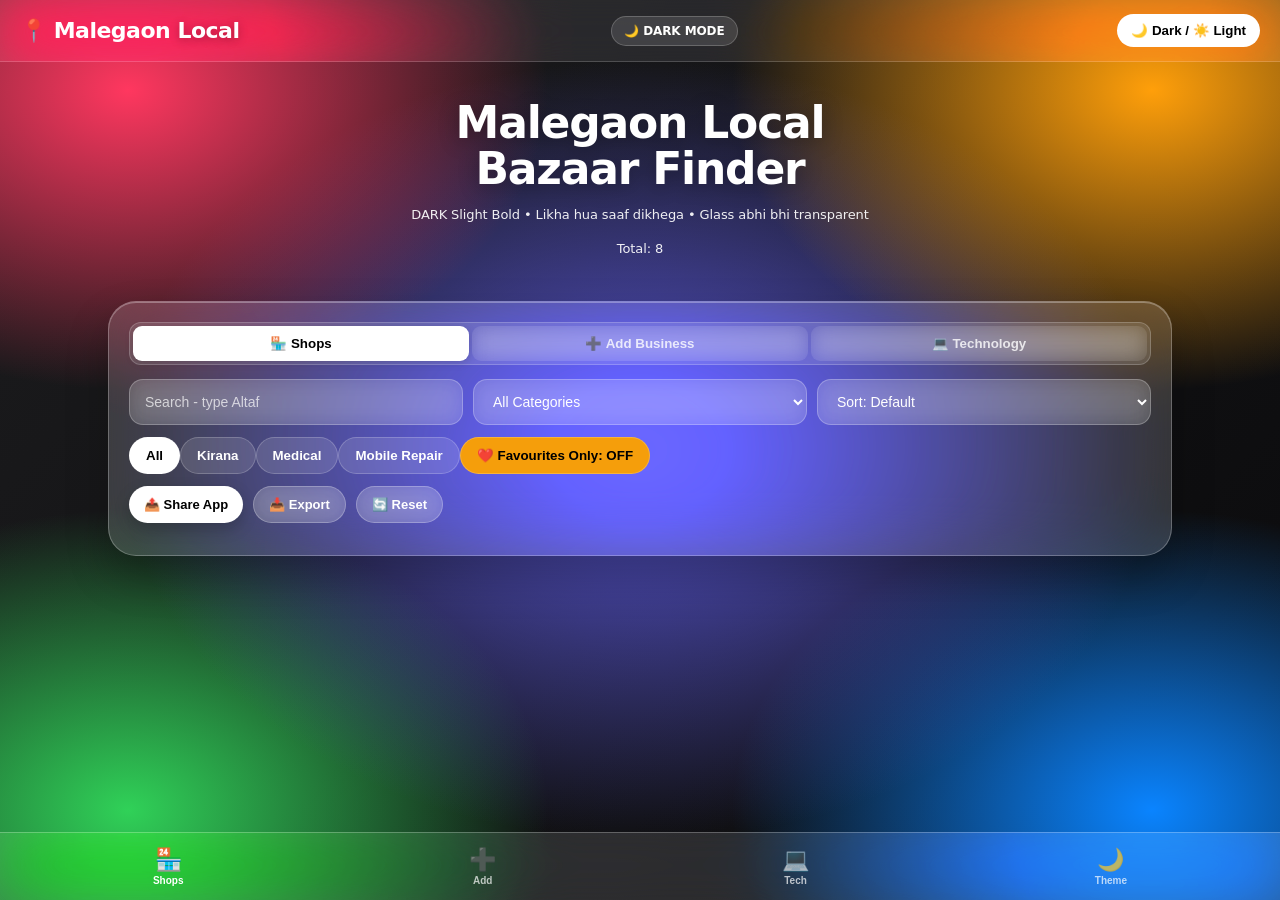
==== index.html @ deb0f6e9 "Update index.html" ====
<!DOCTYPE html>
<html lang="en">
<head><style>
@font-face {
  font-family: "Optimistic";
  font-style: normal;
  font-weight: 400 600;
  font-display: swap;
  src: url("/fonts/OptimisticAI_VF_Optimized.woff2") format("woff2");
}
@font-face {
  font-family: "Optimistic Mono";
  font-style: normal;
  font-weight: 400;
  font-display: swap;
  src: url("/fonts/OptimisticMono_W_TextRegular.woff2") format("woff2");
}
:where(html) {
  font-family: "Optimistic", system-ui, sans-serif;
}
:where(code, pre, kbd, samp) {
  font-family: "Optimistic Mono", ui-monospace, monospace;
}
</style>
<meta charset="utf-8"><meta name="viewport" content="width=device-width,initial-scale=1">
<title>Malegaon Local - iOS Theme</title>
<style>
*{box-sizing:border-box;-webkit-tap-highlight-color:transparent}
body{margin:0;font-family:-apple-system,BlinkMacSystemFont,'SF Pro Display',Inter,system-ui;color:#fff;overflow-x:hidden;font-weight:500;letter-spacing:-.1px}
/* ===== VIVID WALLPAPER - Jisse Glass Transparent Dikhe ===== */
body::before{content:'';position:fixed;inset:0;z-index:0;background:
  radial-gradient(700px 500px at 10% 10%, #FF375F 0%, transparent 60%),
  radial-gradient(700px 500px at 90% 10%, #FF9F0A 0%, transparent 60%),
  radial-gradient(800px 600px at 50% 50%, #5856D6 0%, transparent 65%),
  radial-gradient(700px 500px at 10% 90%, #30D158 0%, transparent 60%),
  radial-gradient(700px 500px at 90% 90%, #0A84FF 0%, transparent 60%),
  linear-gradient(135deg,#1C1C1E,#0A0A0C);
  pointer-events:none}
body.light::before{background:
  radial-gradient(700px 500px at 10% 10%, #FF9F0A 0%, transparent 60%),
  radial-gradient(700px 500px at 90% 10%, #FF375F 0%, transparent 60%),
  radial-gradient(800px 600px at 50% 50%, #64D2FF 0%, transparent 65%),
  radial-gradient(700px 500px at 10% 90%, #30D158 0%, transparent 60%),
  radial-gradient(700px 500px at 90% 90%, #BF5AF2 0%, transparent 60%),
  linear-gradient(135deg,#FFE8CC,#FFF2F2);
}
body.light{color:#1C1C1E}
/* ===== REAL GLASS - EKDUM TRANSPARENT ===== */
.nav{position:sticky;top:0;z-index:20;display:flex;justify-content:space-between;align-items:center;padding:14px 20px;background:rgba(255,255,255,.08);backdrop-filter:blur(25px) saturate(200%);-webkit-backdrop-filter:blur(25px) saturate(200%);border-bottom:1px solid rgba(255,255,255,.18)}
body.light .nav{background:rgba(255,255,255,.25);border-bottom:1px solid rgba(255,255,255,.5)}
.logo{font-weight:800;letter-spacing:-.3px;font-size:22px;letter-spacing:-.5px}.logo span{color:#fff;text-shadow:0 2px 10px rgba(0,0,0,.3)}
body.light .logo span{color:#007AFF;text-shadow:none}
.hero{position:relative;z-index:1;max-width:1100px;margin:0 auto;padding:28px 18px 0;text-align:center}
.hero h1{font-size:44px;line-height:1.05;margin:10px 0;letter-spacing:-1.2px;font-weight:800;text-shadow:0 4px 20px rgba(0,0,0,.3)}.hero h1 span{color:#fff}
body.light .hero h1{color:#1C1C1E;text-shadow:none} body.light .hero h1 span{color:#007AFF}
.wrap{position:relative;z-index:1;max-width:1100px;margin:0 auto;padding:14px 18px 90px}
/* Glass Card - 12% white only - peeche ka color saaf dikhega */
.card{background:rgba(20,20,24,.45);background:rgba(255,255,255,.16);backdrop-filter:blur(30px) saturate(180%);-webkit-backdrop-filter:blur(30px) saturate(180%);border:1px solid rgba(255,255,255,.25);border-radius:28px;padding:20px;margin:14px 0;box-shadow:0 20px 40px rgba(0,0,0,.25), inset 0 1px 0 rgba(255,255,255,.3)}
body.light .card{background:rgba(255,255,255,.35);border:1px solid rgba(255,255,255,.6);box-shadow:0 20px 40px rgba(0,0,0,.08), inset 0 1px 0 rgba(255,255,255,.6)}
.tabs{display:flex;gap:8px;flex-wrap:wrap}
.tab{border:1px solid rgba(255,255,255,.25);background:rgba(255,255,255,.14);padding:11px 18px;border-radius:999px;cursor:pointer;font-weight:700;color:#fff;backdrop-filter:blur(10px)}
body.light .tab{background:rgba(255,255,255,.4);color:#1C1C1E;border-color:rgba(255,255,255,.6)}
.tab.active{background:#fff;color:#000;border-color:#fff;box-shadow:0 8px 20px rgba(0,0,0,.2)}
.grid{display:grid;grid-template-columns:1fr 1fr;gap:12px}
.shop{background:rgba(255,255,255,.14);backdrop-filter:blur(20px);border:1px solid rgba(255,255,255,.20);border-radius:22px;padding:16px;transition:.25s;box-shadow:inset 0 1px 0 rgba(255,255,255,.25)}
body.light .shop{background:rgba(255,255,255,.40);border:1px solid rgba(255,255,255,.6)}
.shop:hover{transform:translateY(-2px);background:rgba(255,255,255,.18)}
.shop b{font-size:15.5px;font-weight:700;color:#FFFFFF;letter-spacing:-.1px}.shop p{color:rgba(255,255,255,.92);font-size:13.5px;margin:6px 0;font-weight:500}
body.light .shop p{color:#6B7280}
.btn{padding:10px 15px;border-radius:999px;font-weight:700;font-size:13px;border:0;cursor:pointer;text-decoration:none;display:inline-block}
.btn.call{background:#fff;color:#000;box-shadow:0 6px 16px rgba(0,0,0,.2)}.btn.wa{background:#30D158;color:#fff}.btn.map{background:rgba(255,255,255,.15);color:#fff;border:1px solid rgba(255,255,255,.25);backdrop-filter:blur(10px)}
body.light .btn.map{background:rgba(255,255,255,.6);color:#1C1C1E;border-color:rgba(255,255,255,.8)}
.btn.fav{background:#FF9F0A;color:#fff}
.controls{display:flex;gap:10px;flex-wrap:wrap;margin:12px 0}
input,select{padding:13px 15px;border:1px solid rgba(255,255,255,.25);border-radius:14px;background:rgba(255,255,255,.12);color:#fff;font-size:14px;flex:1;min-width:150px;backdrop-filter:blur(10px)}
body.light input,body.light select{background:rgba(255,255,255,.5);color:#1C1C1E;border-color:rgba(255,255,255,.7)}
input::placeholder{color:rgba(255,255,255,.7)} body.light input::placeholder{color:#9CA3AF}
.chip{padding:10px 16px;border-radius:999px;background:rgba(255,255,255,.12);border:1px solid rgba(255,255,255,.2);cursor:pointer;font-weight:700;color:#fff}.chip.on{background:#fff;color:#000}
body.light .chip{background:rgba(255,255,255,.4);color:#1C1C1E} body.light .chip.on{background:#1C1C1E;color:#fff}
.small{color:rgba(255,255,255,.92);font-weight:500;font-size:13px;line-height:1.6} body.light .small{color:#6B7280}
.toast{position:fixed;bottom:90px;left:50%;transform:translateX(-50%);background:rgba(0,0,0,.7);backdrop-filter:blur(20px);color:#fff;padding:13px 22px;border-radius:999px;font-weight:700;display:none;z-index:99;border:1px solid rgba(255,255,255,.2)}
.theme-pill{display:inline-block;padding:7px 12px;border-radius:999px;font-size:12px;font-weight:700;background:rgba(255,255,255,.12);border:1px solid rgba(255,255,255,.2);color:#fff}
body.light .theme-pill{background:rgba(255,255,255,.5);color:#1C1C1E}
/* iOS Bottom Tab Bar - Glass */
.ios-tabbar{position:fixed;bottom:0;left:0;right:0;z-index:30;display:flex;justify-content:space-around;padding:10px 10px calc(10px + env(safe-area-inset-bottom));background:rgba(255,255,255,.12);backdrop-filter:blur(30px) saturate(200%);-webkit-backdrop-filter:blur(30px) saturate(200%);border-top:1px solid rgba(255,255,255,.25)}
body.light .ios-tabbar{background:rgba(255,255,255,.4);border-top:1px solid rgba(255,255,255,.6)}
.ios-tab{display:flex;flex-direction:column;align-items:center;gap:2px;background:0;border:0;cursor:pointer;color:rgba(255,255,255,.7);font-size:10px;font-weight:600;padding:4px 12px;border-radius:12px}
body.light .ios-tab{color:#8A8A8E}
.ios-tab.active{color:#fff} body.light .ios-tab.active{color:#007AFF}
.ios-tab span:first-child{font-size:22px}
.ios-segment{display:flex;background:rgba(255,255,255,.12);border:1px solid rgba(255,255,255,.2);border-radius:12px;padding:3px;gap:3px;margin:12px 0}
body.light .ios-segment{background:rgba(255,255,255,.4)}
.ios-segment button{flex:1;border:0;background:transparent;padding:10px;border-radius:9px;font-weight:700;color:rgba(255,255,255,.8);cursor:pointer}
body.light .ios-segment button{color:#6B7280}
.ios-segment button.active{background:#fff;color:#000;box-shadow:0 2px 8px rgba(0,0,0,.15)}
@media(max-width:700px){.grid{grid-template-columns:1fr}.hero h1{font-size:32px}}
body:not(.light) .hero p, body:not(.light) .small{font-weight:500}
body:not(.light) input, body:not(.light) select{font-weight:500}
body:not(.light) .btn{font-weight:700}
</style>
</head>
<body>
<div class="nav"><div class="logo">📍 Malegaon <span>Local</span></div><span id="themeLabel" class="theme-pill" style="margin-right:8px">🌙 DARK MODE</span><button id="themeBtn" type="button" style="padding:9px 14px;border-radius:999px;border:0;font-weight:800;cursor:pointer;background:#fff;color:#000">🌙 Dark / ☀️ Light</button></div>
<div class="hero"><h1>Malegaon Local<br><span>Bazaar Finder</span></h1><p class="small" id="themeStatus">DARK Slight Bold • Likha hua saaf dikhega • Glass abhi bhi transparent</p><p class="small" id="totalCount">Total: 8</p></div>
<div class="wrap">
<div class="card">
<div class="ios-segment" style="margin:0">
<button class="tab active" id="btnTabShops" type="button">🏪 Shops</button>
<button class="tab" id="btnTabAdd" type="button">➕ Add Business</button>
<button class="tab" id="btnTabTech" type="button">💻 Technology</button>
</div>

<div id="panelShops" style="margin-top:14px">
<div class="controls"><input id="searchInput" placeholder="Search - type Altaf"><select id="catSelect"><option value="All">All Categories</option><option value="Kirana">Kirana</option><option value="Medical">Medical</option><option value="Mobile Repair">Mobile Repair</option><option value="Electrician">Electrician</option><option value="Plumber">Plumber</option></select><select id="sortSelect"><option value="default">Sort: Default</option><option value="rating">Sort: Highest Rating</option><option value="name">Sort: A to Z</option></select></div>
<div><button class="chip on" data-cat="All" type="button">All</button><button class="chip" data-cat="Kirana" type="button">Kirana</button><button class="chip" data-cat="Medical" type="button">Medical</button><button class="chip" data-cat="Mobile Repair" type="button">Mobile Repair</button><button class="chip" id="favFilterBtn" type="button" style="background:#F59E0B;color:#000">❤️ Favourites Only: OFF</button></div>
<div class="controls"><button class="btn call" id="shareBtn" type="button">📤 Share App</button><button class="btn map" id="exportBtn" type="button">📥 Export</button><button class="btn map" id="resetBtn" type="button">🔄 Reset</button></div>
<div class="grid" id="shopList" style="margin-top:12px"></div>
</div>

<div id="panelAdd" style="display:none;margin-top:14px">
<h3 style="margin:0">Add Business</h3><p class="small">Naam bharo aur ADD BUSINESS dabao - shop Shops me aa jayega</p>
<div class="controls"><input id="bName" placeholder="Business Name *"><input id="bCat" placeholder="Category - Kirana"></div>
<div class="controls"><input id="bPhone" placeholder="Phone"><input id="bArea" placeholder="Area"></div>
<div class="controls"><button class="btn call" id="addBtn" type="button" style="padding:14px 28px;font-size:15px">➕ ADD BUSINESS - CLICK HERE</button><button class="btn map" id="clearBtn" type="button">Clear</button></div>
<p class="small" id="addStatus"></p>
<p class="small" id="debugText">Debug: Page loaded - JS running</p>
</div>

<div id="panelTech" style="display:none;margin-top:14px">
<h3 style="margin:0">Technology</h3><p class="small">HTML / CSS / JS • LocalStorage Save • Firebase Ready<br>Firebase: console.firebase.google.com pe project banao, apiKey paste karo - live ho jayega. Abhi LocalStorage se save ho raha hai.</p>
</div>
</div>
</div>
<div class="ios-tabbar">
<button class="ios-tab active" id="iosTabShops" type="button"><span>🏪</span>Shops</button>
<button class="ios-tab" id="iosTabAdd" type="button"><span>➕</span>Add</button>
<button class="ios-tab" id="iosTabTech" type="button"><span>💻</span>Tech</button>
<button class="ios-tab" id="iosTabTheme" type="button"><span>🌙</span>Theme</button>
</div>
<div class="toast" id="toast">Done</div>

<script>
// FINAL CLEAN JS - NO DUPLICATE FUNCTIONS
var shops = [
  {name:"Altaf Kirana Store",cat:"Kirana",area:"Mushaira Chowk",phone:"9876543210",rating:"4.5"},
  {name:"Al-Shifa Medical",cat:"Medical",area:"Kidwai Road",phone:"9876543211",rating:"4.7"},
  {name:"Mobile World Repair",cat:"Mobile Repair",area:"Qidwai Road",phone:"9876543212",rating:"4.6"},
  {name:"New Bharat Kirana",cat:"Kirana",area:"Islam Pura",phone:"9876543213",rating:"4.3"},
  {name:"City Medical",cat:"Medical",area:"Azad Chowk",phone:"9876543214",rating:"4.8"},
  {name:"Smart Mobile Care",cat:"Mobile Repair",area:"Satana Naka",phone:"9876543215",rating:"4.4"}
];
var curCat = "All";
var favOnly = false;
var favs = [];

function showToast(msg){
  var t = document.getElementById("toast");
  t.textContent = msg;
  t.style.display = "block";
  setTimeout(function(){ t.style.display = "none"; }, 2500);
}
function saveData(){
  try{ localStorage.setItem("ml_shops", JSON.stringify(shops)); localStorage.setItem("ml_favs", JSON.stringify(favs)); }catch(e){}
}
function loadData(){
  try{
    var s = localStorage.getItem("ml_shops");
    if(s){ var p = JSON.parse(s); if(p && p.length>0){ shops = p; } }
    var f = localStorage.getItem("ml_favs");
    if(f){ favs = JSON.parse(f); }
  }catch(e){}
}
function showTab(which){
  document.getElementById("btnTabShops").classList.toggle("active", which==="shops");
  document.getElementById("btnTabAdd").classList.toggle("active", which==="add");
  document.getElementById("btnTabTech").classList.toggle("active", which==="tech");
  document.getElementById("panelShops").style.display = which==="shops" ? "block" : "none";
  document.getElementById("panelAdd").style.display = which==="add" ? "block" : "none";
  document.getElementById("panelTech").style.display = which==="tech" ? "block" : "none";
}
function render(){
  var q = document.getElementById("searchInput").value.toLowerCase();
  var sel = document.getElementById("catSelect").value;
  var sort = document.getElementById("sortSelect").value;
  var list = document.getElementById("shopList");
  var out = [];
  for(var i=0;i<shops.length;i++){
    var s = shops[i];
    if(q && s.name.toLowerCase().indexOf(q)===-1 && s.area.toLowerCase().indexOf(q)===-1){ continue; }
    if(curCat!=="All" && s.cat!==curCat){ continue; }
    if(sel!=="All" && s.cat!==sel){ continue; }
    if(favOnly && favs.indexOf(s.name)===-1){ continue; }
    out.push(s);
  }
  if(sort==="rating"){ out.sort(function(a,b){ return parseFloat(b.rating)-parseFloat(a.rating); }); }
  if(sort==="name"){ out.sort(function(a,b){ return a.name.localeCompare(b.name); }); }
  document.getElementById("totalCount").textContent = "Total: " + shops.length + " | Showing: " + out.length;
  if(out.length===0){ list.innerHTML = "<p class='small'>No shops found. Add new business.</p>"; return; }
  var html = "";
  for(var j=0;j<out.length;j++){
    var sh = out[j];
    var isFav = favs.indexOf(sh.name)!==-1;
    var badge = parseFloat(sh.rating)>=4.6 ? " <span style='background:#FFD700;color:#000;font-size:10px;padding:3px 8px;border-radius:999px;font-weight:900'>PREMIUM</span>" : " <span style='background:rgba(0,255,163,.15);color:#00FFA3;font-size:10px;padding:3px 8px;border-radius:999px;font-weight:800'>VERIFIED</span>";
    html += '<div class="shop"><b>' + sh.name + ' ⭐ ' + sh.rating + badge + '</b><p>' + sh.cat + ' • ' + sh.area + ' • ' + sh.phone + '</p>';
    html += '<div style="display:flex;gap:8px;flex-wrap:wrap;margin-top:10px">';
    html += '<a class="btn call" href="tel:' + sh.phone + '">Call</a>';
    html += '<a class="btn wa" href="https://wa.me/91' + sh.phone + '" target="_blank">WhatsApp</a>';
    html += '<button class="btn fav favBtn" type="button" data-name="' + sh.name + '">' + (isFav ? "❤️ Favourited" : "🤍 Favourite") + '</button>';
    html += '</div></div>';
  }
  list.innerHTML = html;
  var favBtns = list.querySelectorAll(".favBtn");
  for(var k=0;k<favBtns.length;k++){
    favBtns[k].addEventListener("click", function(){
      var nm = this.getAttribute("data-name");
      var idx = favs.indexOf(nm);
      if(idx===-1){ favs.push(nm); showToast("Added to Favourites: " + nm); }
      else { favs.splice(idx,1); showToast("Removed: " + nm); }
      saveData(); render();
    });
  }
}

// ALL BUTTONS - addEventListener
document.getElementById("btnTabShops").addEventListener("click", function(){ showTab("shops"); });
document.getElementById("btnTabAdd").addEventListener("click", function(){ showTab("add"); });
document.getElementById("btnTabTech").addEventListener("click", function(){ showTab("tech"); });
document.getElementById("searchInput").addEventListener("input", render);
document.getElementById("catSelect").addEventListener("change", render);
document.getElementById("sortSelect").addEventListener("change", render);
document.getElementById("themeBtn").addEventListener("click", function(){
  var isLight = document.body.classList.toggle("light");
  try{ localStorage.setItem("ml_theme", isLight ? "light" : "dark"); }catch(e){}
  document.getElementById("themeLabel").textContent = isLight ? "☀️ LIGHT MODE" : "🌙 DARK MODE";
  document.getElementById("themeStatus").textContent = isLight ? "Current Theme: LIGHT • Pura White Theme ON hai" : "Current Theme: DARK • Pura Black Theme ON hai";
  this.textContent = isLight ? "🌙 Switch to Dark" : "☀️ Switch to Light";
  showToast(isLight ? "Light Mode ON - Pura White Ho Gaya" : "Dark Mode ON - Pura Black Ho Gaya");
});
document.getElementById("favFilterBtn").addEventListener("click", function(){
  favOnly = !favOnly;
  this.textContent = favOnly ? "❤️ Favourites Only: ON" : "❤️ Favourites Only: OFF";
  render();
});
document.getElementById("shareBtn").addEventListener("click", function(){
  var txt = "Malegaon Local - Bazaar Finder";
  if(navigator.share){ navigator.share({title:txt, text:txt, url:location.href}); }
  else { try{ navigator.clipboard.writeText(location.href); showToast("Link Copied!"); }catch(e){ showToast("Share: " + location.href); } }
});
document.getElementById("exportBtn").addEventListener("click", function(){
  var blob = new Blob([JSON.stringify(shops,null,2)], {type:"application/json"});
  var a = document.createElement("a"); a.href = URL.createObjectURL(blob); a.download = "malegaon-shops.json"; a.click();
  showToast("Exported " + shops.length + " shops");
});
document.getElementById("resetBtn").addEventListener("click", function(){
  if(confirm("Reset to default?")){ localStorage.removeItem("ml_shops"); localStorage.removeItem("ml_favs"); location.reload(); }
});
document.getElementById("clearBtn").addEventListener("click", function(){
  document.getElementById("bName").value=""; document.getElementById("bCat").value=""; document.getElementById("bPhone").value=""; document.getElementById("bArea").value="";
  document.getElementById("addStatus").textContent="";
});
document.getElementById("addBtn").addEventListener("click", function(){
  var name = document.getElementById("bName").value.trim();
  var cat = document.getElementById("bCat").value.trim() || "Kirana";
  var phone = document.getElementById("bPhone").value.trim() || "9876543210";
  var area = document.getElementById("bArea").value.trim() || "Malegaon";
  var st = document.getElementById("addStatus");
  if(!name){
    st.textContent = "Error: Please enter Business Name";
    st.style.color = "#F87171";
    showToast("Please enter Business Name");
    document.getElementById("bName").focus();
    return;
  }
  shops.unshift({name:name, cat:cat, area:area, phone:phone, rating:"5.0"});
  document.getElementById("bName").value=""; document.getElementById("bCat").value=""; document.getElementById("bPhone").value=""; document.getElementById("bArea").value="";
  document.getElementById("searchInput").value=""; document.getElementById("catSelect").value="All"; curCat="All";
  var chips = document.querySelectorAll(".chip[data-cat]");
  for(var c=0;c<chips.length;c++){ chips[c].classList.toggle("on", chips[c].getAttribute("data-cat")==="All"); }
  st.textContent = "Success: " + name + " added!";
  st.style.color = "#00FFA3";
  saveData(); render(); showToast("Shop Added: " + name);
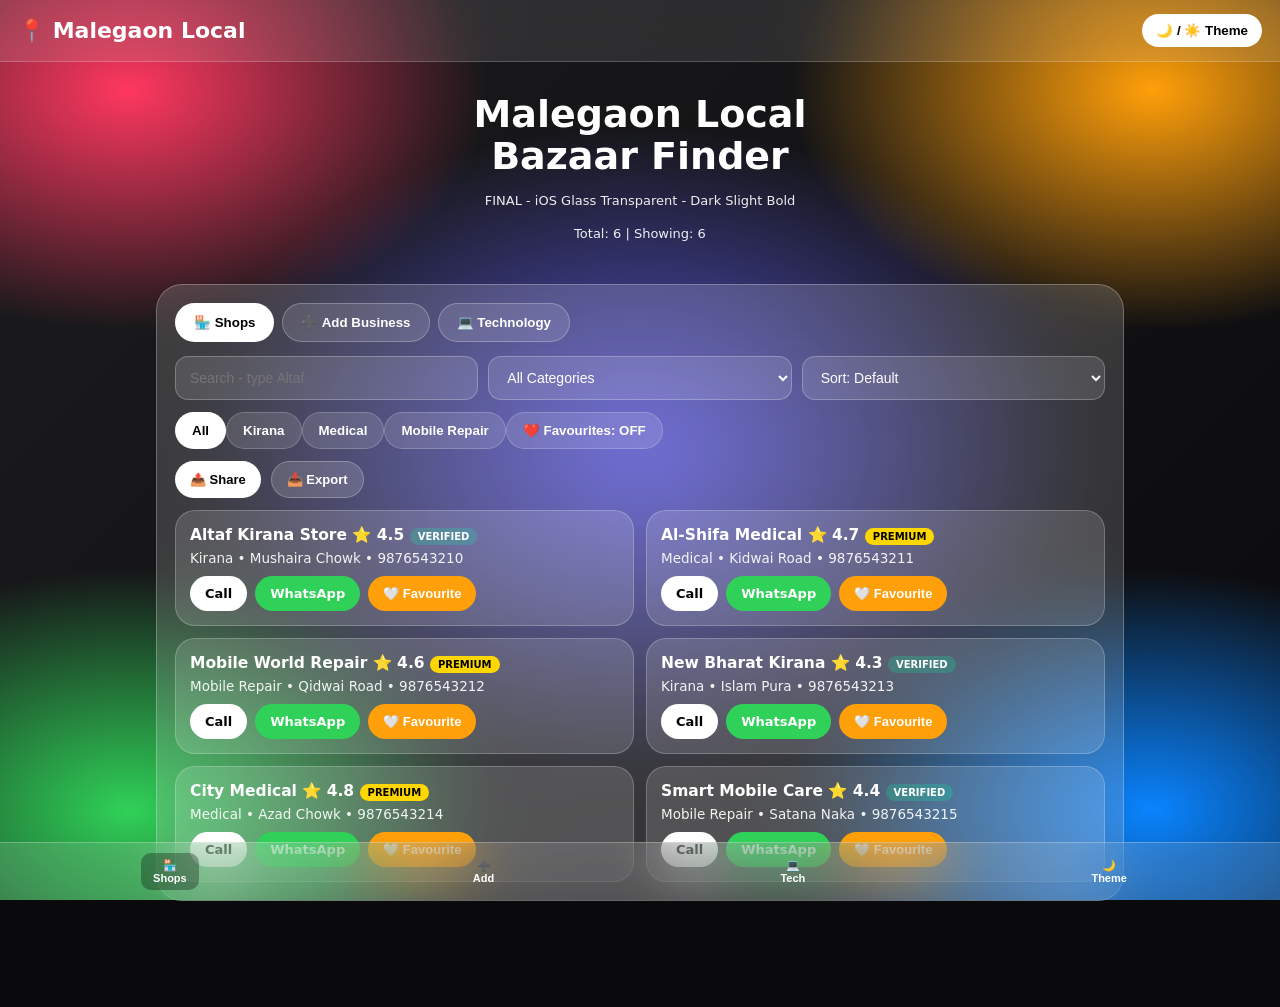
==== commit 06486990: "Update index.html" ====
--- a/index.html
+++ b/index.html
@@ -22,260 +22,194 @@
   font-family: "Optimistic Mono", ui-monospace, monospace;
 }
 </style>
-<meta charset="utf-8"><meta name="viewport" content="width=device-width,initial-scale=1">
-<title>Malegaon Local - iOS Theme</title>
+<meta charset="utf-8">
+<meta name="viewport" content="width=device-width,initial-scale=1">
+<title>Malegaon Local - FINAL</title>
 <style>
-*{box-sizing:border-box;-webkit-tap-highlight-color:transparent}
-body{margin:0;font-family:-apple-system,BlinkMacSystemFont,'SF Pro Display',Inter,system-ui;color:#fff;overflow-x:hidden;font-weight:500;letter-spacing:-.1px}
-/* ===== VIVID WALLPAPER - Jisse Glass Transparent Dikhe ===== */
-body::before{content:'';position:fixed;inset:0;z-index:0;background:
-  radial-gradient(700px 500px at 10% 10%, #FF375F 0%, transparent 60%),
-  radial-gradient(700px 500px at 90% 10%, #FF9F0A 0%, transparent 60%),
-  radial-gradient(800px 600px at 50% 50%, #5856D6 0%, transparent 65%),
-  radial-gradient(700px 500px at 10% 90%, #30D158 0%, transparent 60%),
-  radial-gradient(700px 500px at 90% 90%, #0A84FF 0%, transparent 60%),
-  linear-gradient(135deg,#1C1C1E,#0A0A0C);
-  pointer-events:none}
-body.light::before{background:
-  radial-gradient(700px 500px at 10% 10%, #FF9F0A 0%, transparent 60%),
-  radial-gradient(700px 500px at 90% 10%, #FF375F 0%, transparent 60%),
-  radial-gradient(800px 600px at 50% 50%, #64D2FF 0%, transparent 65%),
-  radial-gradient(700px 500px at 10% 90%, #30D158 0%, transparent 60%),
-  radial-gradient(700px 500px at 90% 90%, #BF5AF2 0%, transparent 60%),
-  linear-gradient(135deg,#FFE8CC,#FFF2F2);
-}
-body.light{color:#1C1C1E}
-/* ===== REAL GLASS - EKDUM TRANSPARENT ===== */
-.nav{position:sticky;top:0;z-index:20;display:flex;justify-content:space-between;align-items:center;padding:14px 20px;background:rgba(255,255,255,.08);backdrop-filter:blur(25px) saturate(200%);-webkit-backdrop-filter:blur(25px) saturate(200%);border-bottom:1px solid rgba(255,255,255,.18)}
-body.light .nav{background:rgba(255,255,255,.25);border-bottom:1px solid rgba(255,255,255,.5)}
-.logo{font-weight:800;letter-spacing:-.3px;font-size:22px;letter-spacing:-.5px}.logo span{color:#fff;text-shadow:0 2px 10px rgba(0,0,0,.3)}
-body.light .logo span{color:#007AFF;text-shadow:none}
-.hero{position:relative;z-index:1;max-width:1100px;margin:0 auto;padding:28px 18px 0;text-align:center}
-.hero h1{font-size:44px;line-height:1.05;margin:10px 0;letter-spacing:-1.2px;font-weight:800;text-shadow:0 4px 20px rgba(0,0,0,.3)}.hero h1 span{color:#fff}
-body.light .hero h1{color:#1C1C1E;text-shadow:none} body.light .hero h1 span{color:#007AFF}
-.wrap{position:relative;z-index:1;max-width:1100px;margin:0 auto;padding:14px 18px 90px}
-/* Glass Card - 12% white only - peeche ka color saaf dikhega */
-.card{background:rgba(20,20,24,.45);background:rgba(255,255,255,.16);backdrop-filter:blur(30px) saturate(180%);-webkit-backdrop-filter:blur(30px) saturate(180%);border:1px solid rgba(255,255,255,.25);border-radius:28px;padding:20px;margin:14px 0;box-shadow:0 20px 40px rgba(0,0,0,.25), inset 0 1px 0 rgba(255,255,255,.3)}
-body.light .card{background:rgba(255,255,255,.35);border:1px solid rgba(255,255,255,.6);box-shadow:0 20px 40px rgba(0,0,0,.08), inset 0 1px 0 rgba(255,255,255,.6)}
+*{box-sizing:border-box}
+body{margin:0;font-family:-apple-system,BlinkMacSystemFont,Inter,system-ui;background:#0A0A0C;color:#fff;padding-bottom:80px}
+body.light{background:#F2F2F7;color:#1C1C1E}
+body::before{content:'';position:fixed;inset:0;z-index:0;background:radial-gradient(600px 400px at 10% 10%,#FF375F,transparent 60%),radial-gradient(600px 400px at 90% 10%,#FF9F0A,transparent 60%),radial-gradient(700px 500px at 50% 50%,#5856D6,transparent 65%),radial-gradient(600px 400px at 10% 90%,#30D158,transparent 60%),radial-gradient(600px 400px at 90% 90%,#0A84FF,transparent 60%),linear-gradient(135deg,#1C1C1E,#0A0A0C);pointer-events:none}
+body.light::before{background:radial-gradient(600px 400px at 10% 10%,#FF9F0A,transparent 60%),radial-gradient(600px 400px at 90% 10%,#FF375F,transparent 60%),radial-gradient(700px 500px at 50% 50%,#64D2FF,transparent 65%),linear-gradient(135deg,#FFE8CC,#FFF2F2)}
+.nav{position:relative;z-index:2;display:flex;justify-content:space-between;align-items:center;padding:14px 18px;background:rgba(255,255,255,.10);backdrop-filter:blur(25px);border-bottom:1px solid rgba(255,255,255,.2)}
+body.light .nav{background:rgba(255,255,255,.35);border-color:rgba(255,255,255,.6)}
+.logo{font-weight:800;font-size:22px}
+.hero{position:relative;z-index:1;text-align:center;padding:24px 16px 0}
+.hero h1{font-size:38px;line-height:1.1;margin:8px 0;font-weight:800}
+.wrap{position:relative;z-index:1;max-width:1000px;margin:0 auto;padding:14px 16px}
+.card{background:rgba(255,255,255,.16);backdrop-filter:blur(30px);border:1px solid rgba(255,255,255,.25);border-radius:26px;padding:18px;margin:12px 0}
+body.light .card{background:rgba(255,255,255,.45);border-color:rgba(255,255,255,.7)}
 .tabs{display:flex;gap:8px;flex-wrap:wrap}
-.tab{border:1px solid rgba(255,255,255,.25);background:rgba(255,255,255,.14);padding:11px 18px;border-radius:999px;cursor:pointer;font-weight:700;color:#fff;backdrop-filter:blur(10px)}
-body.light .tab{background:rgba(255,255,255,.4);color:#1C1C1E;border-color:rgba(255,255,255,.6)}
-.tab.active{background:#fff;color:#000;border-color:#fff;box-shadow:0 8px 20px rgba(0,0,0,.2)}
+.tab{border:1px solid rgba(255,255,255,.25);background:rgba(255,255,255,.12);color:#fff;padding:11px 18px;border-radius:999px;font-weight:700;cursor:pointer}
+body.light .tab{background:rgba(255,255,255,.5);color:#1C1C1E}
+.tab.active{background:#fff;color:#000}
 .grid{display:grid;grid-template-columns:1fr 1fr;gap:12px}
-.shop{background:rgba(255,255,255,.14);backdrop-filter:blur(20px);border:1px solid rgba(255,255,255,.20);border-radius:22px;padding:16px;transition:.25s;box-shadow:inset 0 1px 0 rgba(255,255,255,.25)}
-body.light .shop{background:rgba(255,255,255,.40);border:1px solid rgba(255,255,255,.6)}
-.shop:hover{transform:translateY(-2px);background:rgba(255,255,255,.18)}
-.shop b{font-size:15.5px;font-weight:700;color:#FFFFFF;letter-spacing:-.1px}.shop p{color:rgba(255,255,255,.92);font-size:13.5px;margin:6px 0;font-weight:500}
-body.light .shop p{color:#6B7280}
+.shop{background:rgba(255,255,255,.14);border:1px solid rgba(255,255,255,.22);border-radius:20px;padding:14px}
+body.light .shop{background:rgba(255,255,255,.55)}
+.shop b{font-size:15.5px;font-weight:700}
+.shop p{font-size:13.5px;font-weight:500;opacity:.92;margin:6px 0}
 .btn{padding:10px 15px;border-radius:999px;font-weight:700;font-size:13px;border:0;cursor:pointer;text-decoration:none;display:inline-block}
-.btn.call{background:#fff;color:#000;box-shadow:0 6px 16px rgba(0,0,0,.2)}.btn.wa{background:#30D158;color:#fff}.btn.map{background:rgba(255,255,255,.15);color:#fff;border:1px solid rgba(255,255,255,.25);backdrop-filter:blur(10px)}
-body.light .btn.map{background:rgba(255,255,255,.6);color:#1C1C1E;border-color:rgba(255,255,255,.8)}
+.btn.call{background:#fff;color:#000}.btn.wa{background:#30D158;color:#fff}.btn.map{background:rgba(255,255,255,.15);color:#fff;border:1px solid rgba(255,255,255,.25)}
+body.light .btn.map{background:rgba(255,255,255,.6);color:#1C1C1E}
 .btn.fav{background:#FF9F0A;color:#fff}
+input,select{padding:12px 14px;border:1px solid rgba(255,255,255,.25);border-radius:13px;background:rgba(255,255,255,.12);color:#fff;font-size:14px;flex:1;min-width:140px}
+body.light input,body.light select{background:rgba(255,255,255,.6);color:#1C1C1E}
 .controls{display:flex;gap:10px;flex-wrap:wrap;margin:12px 0}
-input,select{padding:13px 15px;border:1px solid rgba(255,255,255,.25);border-radius:14px;background:rgba(255,255,255,.12);color:#fff;font-size:14px;flex:1;min-width:150px;backdrop-filter:blur(10px)}
-body.light input,body.light select{background:rgba(255,255,255,.5);color:#1C1C1E;border-color:rgba(255,255,255,.7)}
-input::placeholder{color:rgba(255,255,255,.7)} body.light input::placeholder{color:#9CA3AF}
-.chip{padding:10px 16px;border-radius:999px;background:rgba(255,255,255,.12);border:1px solid rgba(255,255,255,.2);cursor:pointer;font-weight:700;color:#fff}.chip.on{background:#fff;color:#000}
-body.light .chip{background:rgba(255,255,255,.4);color:#1C1C1E} body.light .chip.on{background:#1C1C1E;color:#fff}
-.small{color:rgba(255,255,255,.92);font-weight:500;font-size:13px;line-height:1.6} body.light .small{color:#6B7280}
-.toast{position:fixed;bottom:90px;left:50%;transform:translateX(-50%);background:rgba(0,0,0,.7);backdrop-filter:blur(20px);color:#fff;padding:13px 22px;border-radius:999px;font-weight:700;display:none;z-index:99;border:1px solid rgba(255,255,255,.2)}
-.theme-pill{display:inline-block;padding:7px 12px;border-radius:999px;font-size:12px;font-weight:700;background:rgba(255,255,255,.12);border:1px solid rgba(255,255,255,.2);color:#fff}
-body.light .theme-pill{background:rgba(255,255,255,.5);color:#1C1C1E}
-/* iOS Bottom Tab Bar - Glass */
-.ios-tabbar{position:fixed;bottom:0;left:0;right:0;z-index:30;display:flex;justify-content:space-around;padding:10px 10px calc(10px + env(safe-area-inset-bottom));background:rgba(255,255,255,.12);backdrop-filter:blur(30px) saturate(200%);-webkit-backdrop-filter:blur(30px) saturate(200%);border-top:1px solid rgba(255,255,255,.25)}
-body.light .ios-tabbar{background:rgba(255,255,255,.4);border-top:1px solid rgba(255,255,255,.6)}
-.ios-tab{display:flex;flex-direction:column;align-items:center;gap:2px;background:0;border:0;cursor:pointer;color:rgba(255,255,255,.7);font-size:10px;font-weight:600;padding:4px 12px;border-radius:12px}
-body.light .ios-tab{color:#8A8A8E}
-.ios-tab.active{color:#fff} body.light .ios-tab.active{color:#007AFF}
-.ios-tab span:first-child{font-size:22px}
-.ios-segment{display:flex;background:rgba(255,255,255,.12);border:1px solid rgba(255,255,255,.2);border-radius:12px;padding:3px;gap:3px;margin:12px 0}
-body.light .ios-segment{background:rgba(255,255,255,.4)}
-.ios-segment button{flex:1;border:0;background:transparent;padding:10px;border-radius:9px;font-weight:700;color:rgba(255,255,255,.8);cursor:pointer}
-body.light .ios-segment button{color:#6B7280}
-.ios-segment button.active{background:#fff;color:#000;box-shadow:0 2px 8px rgba(0,0,0,.15)}
-@media(max-width:700px){.grid{grid-template-columns:1fr}.hero h1{font-size:32px}}
-body:not(.light) .hero p, body:not(.light) .small{font-weight:500}
-body:not(.light) input, body:not(.light) select{font-weight:500}
-body:not(.light) .btn{font-weight:700}
+.chip{padding:10px 16px;border-radius:999px;background:rgba(255,255,255,.12);border:1px solid rgba(255,255,255,.2);color:#fff;font-weight:700;cursor:pointer}
+body.light .chip{background:rgba(255,255,255,.5);color:#1C1C1E}
+.chip.on{background:#fff;color:#000}
+.small{font-size:13px;opacity:.92;font-weight:500;line-height:1.6}
+.toast{position:fixed;bottom:90px;left:50%;transform:translateX(-50%);background:#000;color:#fff;padding:12px 20px;border-radius:999px;font-weight:700;display:none;z-index:99;border:1px solid rgba(255,255,255,.3)}
+.bottombar{position:fixed;bottom:0;left:0;right:0;z-index:30;display:flex;justify-content:space-around;padding:10px;background:rgba(255,255,255,.12);backdrop-filter:blur(30px);border-top:1px solid rgba(255,255,255,.25)}
+body.light .bottombar{background:rgba(255,255,255,.5)}
+.bottombar button{border:0;background:transparent;color:#fff;font-size:11px;font-weight:600;cursor:pointer;padding:6px 12px;border-radius:10px}
+body.light .bottombar button{color:#1C1C1E}
+.bottombar button.active{color:#fff;background:rgba(0,0,0,.3)}
+@media(max-width:700px){.grid{grid-template-columns:1fr}.hero h1{font-size:30px}}
 </style>
 </head>
 <body>
-<div class="nav"><div class="logo">📍 Malegaon <span>Local</span></div><span id="themeLabel" class="theme-pill" style="margin-right:8px">🌙 DARK MODE</span><button id="themeBtn" type="button" style="padding:9px 14px;border-radius:999px;border:0;font-weight:800;cursor:pointer;background:#fff;color:#000">🌙 Dark / ☀️ Light</button></div>
-<div class="hero"><h1>Malegaon Local<br><span>Bazaar Finder</span></h1><p class="small" id="themeStatus">DARK Slight Bold • Likha hua saaf dikhega • Glass abhi bhi transparent</p><p class="small" id="totalCount">Total: 8</p></div>
+<div class="nav"><div class="logo">📍 Malegaon Local</div><button onclick="toggleTheme()" style="padding:9px 14px;border-radius:999px;border:0;font-weight:800;cursor:pointer;background:#fff;color:#000">🌙 / ☀️ Theme</button></div>
+<div class="hero"><h1>Malegaon Local<br>Bazaar Finder</h1><p class="small">FINAL - iOS Glass Transparent - Dark Slight Bold</p><p class="small" id="totalCount">Total: 6</p></div>
 <div class="wrap">
 <div class="card">
-<div class="ios-segment" style="margin:0">
-<button class="tab active" id="btnTabShops" type="button">🏪 Shops</button>
-<button class="tab" id="btnTabAdd" type="button">➕ Add Business</button>
-<button class="tab" id="btnTabTech" type="button">💻 Technology</button>
+<div class="tabs">
+<button class="tab active" id="tab1" onclick="showTab('shops')">🏪 Shops</button>
+<button class="tab" id="tab2" onclick="showTab('add')">➕ Add Business</button>
+<button class="tab" id="tab3" onclick="showTab('tech')">💻 Technology</button>
 </div>
 
 <div id="panelShops" style="margin-top:14px">
-<div class="controls"><input id="searchInput" placeholder="Search - type Altaf"><select id="catSelect"><option value="All">All Categories</option><option value="Kirana">Kirana</option><option value="Medical">Medical</option><option value="Mobile Repair">Mobile Repair</option><option value="Electrician">Electrician</option><option value="Plumber">Plumber</option></select><select id="sortSelect"><option value="default">Sort: Default</option><option value="rating">Sort: Highest Rating</option><option value="name">Sort: A to Z</option></select></div>
-<div><button class="chip on" data-cat="All" type="button">All</button><button class="chip" data-cat="Kirana" type="button">Kirana</button><button class="chip" data-cat="Medical" type="button">Medical</button><button class="chip" data-cat="Mobile Repair" type="button">Mobile Repair</button><button class="chip" id="favFilterBtn" type="button" style="background:#F59E0B;color:#000">❤️ Favourites Only: OFF</button></div>
-<div class="controls"><button class="btn call" id="shareBtn" type="button">📤 Share App</button><button class="btn map" id="exportBtn" type="button">📥 Export</button><button class="btn map" id="resetBtn" type="button">🔄 Reset</button></div>
+<div class="controls"><input id="searchBox" placeholder="Search - type Altaf" oninput="doRender()"><select id="catBox" onchange="doRender()"><option value="All">All Categories</option><option value="Kirana">Kirana</option><option value="Medical">Medical</option><option value="Mobile Repair">Mobile Repair</option></select><select id="sortBox" onchange="doRender()"><option value="default">Sort: Default</option><option value="rating">Sort: Highest Rating</option><option value="name">Sort: A to Z</option></select></div>
+<div><button class="chip on" onclick="setCat('All',this)">All</button><button class="chip" onclick="setCat('Kirana',this)">Kirana</button><button class="chip" onclick="setCat('Medical',this)">Medical</button><button class="chip" onclick="setCat('Mobile Repair',this)">Mobile Repair</button><button class="chip" id="favBtn" onclick="toggleFavFilter()">❤️ Favourites: OFF</button></div>
+<div class="controls"><button class="btn call" onclick="shareApp()">📤 Share</button><button class="btn map" onclick="exportShops()">📥 Export</button></div>
 <div class="grid" id="shopList" style="margin-top:12px"></div>
 </div>
 
 <div id="panelAdd" style="display:none;margin-top:14px">
-<h3 style="margin:0">Add Business</h3><p class="small">Naam bharo aur ADD BUSINESS dabao - shop Shops me aa jayega</p>
-<div class="controls"><input id="bName" placeholder="Business Name *"><input id="bCat" placeholder="Category - Kirana"></div>
+<h3 style="margin:0">Add Business</h3><p class="small">Naam bharo aur ADD BUSINESS dabao</p>
+<div class="controls"><input id="bName" placeholder="Business Name *"><input id="bCat" placeholder="Category"></div>
 <div class="controls"><input id="bPhone" placeholder="Phone"><input id="bArea" placeholder="Area"></div>
-<div class="controls"><button class="btn call" id="addBtn" type="button" style="padding:14px 28px;font-size:15px">➕ ADD BUSINESS - CLICK HERE</button><button class="btn map" id="clearBtn" type="button">Clear</button></div>
+<div class="controls"><button class="btn call" onclick="addShop()" style="padding:14px 28px;font-size:15px">➕ ADD BUSINESS - CLICK HERE</button></div>
 <p class="small" id="addStatus"></p>
-<p class="small" id="debugText">Debug: Page loaded - JS running</p>
 </div>
 
 <div id="panelTech" style="display:none;margin-top:14px">
-<h3 style="margin:0">Technology</h3><p class="small">HTML / CSS / JS • LocalStorage Save • Firebase Ready<br>Firebase: console.firebase.google.com pe project banao, apiKey paste karo - live ho jayega. Abhi LocalStorage se save ho raha hai.</p>
-</div>
-</div>
-</div>
-<div class="ios-tabbar">
-<button class="ios-tab active" id="iosTabShops" type="button"><span>🏪</span>Shops</button>
-<button class="ios-tab" id="iosTabAdd" type="button"><span>➕</span>Add</button>
-<button class="ios-tab" id="iosTabTech" type="button"><span>💻</span>Tech</button>
-<button class="ios-tab" id="iosTabTheme" type="button"><span>🌙</span>Theme</button>
+<h3 style="margin:0">Technology</h3><p class="small">HTML / CSS / JS • iOS Glass Transparent • Dark Slight Bold<br>Firebase ready - LocalStorage save ho raha hai</p>
+</div>
+</div>
+</div>
+
+<div class="bottombar">
+<button id="bb1" class="active" onclick="showTab('shops')">🏪<br>Shops</button>
+<button id="bb2" onclick="showTab('add')">➕<br>Add</button>
+<button id="bb3" onclick="showTab('tech')">💻<br>Tech</button>
+<button onclick="toggleTheme()">🌙<br>Theme</button>
 </div>
 <div class="toast" id="toast">Done</div>
 
 <script>
-// FINAL CLEAN JS - NO DUPLICATE FUNCTIONS
 var shops = [
-  {name:"Altaf Kirana Store",cat:"Kirana",area:"Mushaira Chowk",phone:"9876543210",rating:"4.5"},
-  {name:"Al-Shifa Medical",cat:"Medical",area:"Kidwai Road",phone:"9876543211",rating:"4.7"},
-  {name:"Mobile World Repair",cat:"Mobile Repair",area:"Qidwai Road",phone:"9876543212",rating:"4.6"},
-  {name:"New Bharat Kirana",cat:"Kirana",area:"Islam Pura",phone:"9876543213",rating:"4.3"},
-  {name:"City Medical",cat:"Medical",area:"Azad Chowk",phone:"9876543214",rating:"4.8"},
-  {name:"Smart Mobile Care",cat:"Mobile Repair",area:"Satana Naka",phone:"9876543215",rating:"4.4"}
+{name:"Altaf Kirana Store",cat:"Kirana",area:"Mushaira Chowk",phone:"9876543210",rating:"4.5"},
+{name:"Al-Shifa Medical",cat:"Medical",area:"Kidwai Road",phone:"9876543211",rating:"4.7"},
+{name:"Mobile World Repair",cat:"Mobile Repair",area:"Qidwai Road",phone:"9876543212",rating:"4.6"},
+{name:"New Bharat Kirana",cat:"Kirana",area:"Islam Pura",phone:"9876543213",rating:"4.3"},
+{name:"City Medical",cat:"Medical",area:"Azad Chowk",phone:"9876543214",rating:"4.8"},
+{name:"Smart Mobile Care",cat:"Mobile Repair",area:"Satana Naka",phone:"9876543215",rating:"4.4"}
 ];
 var curCat = "All";
 var favOnly = false;
 var favs = [];
-
-function showToast(msg){
-  var t = document.getElementById("toast");
-  t.textContent = msg;
-  t.style.display = "block";
-  setTimeout(function(){ t.style.display = "none"; }, 2500);
-}
-function saveData(){
-  try{ localStorage.setItem("ml_shops", JSON.stringify(shops)); localStorage.setItem("ml_favs", JSON.stringify(favs)); }catch(e){}
-}
-function loadData(){
-  try{
-    var s = localStorage.getItem("ml_shops");
-    if(s){ var p = JSON.parse(s); if(p && p.length>0){ shops = p; } }
-    var f = localStorage.getItem("ml_favs");
-    if(f){ favs = JSON.parse(f); }
-  }catch(e){}
-}
+try{ var s = localStorage.getItem("ml_shops"); if(s){ var p = JSON.parse(s); if(p.length>0) shops = p; } var f = localStorage.getItem("ml_favs"); if(f) favs = JSON.parse(f); var t = localStorage.getItem("ml_theme"); if(t==="light") document.body.classList.add("light"); }catch(e){}
+
+function toast(msg){ var el = document.getElementById("toast"); el.textContent = msg; el.style.display = "block"; setTimeout(function(){ el.style.display = "none"; }, 2500); }
+function save(){ try{ localStorage.setItem("ml_shops", JSON.stringify(shops)); localStorage.setItem("ml_favs", JSON.stringify(favs)); }catch(e){} }
 function showTab(which){
-  document.getElementById("btnTabShops").classList.toggle("active", which==="shops");
-  document.getElementById("btnTabAdd").classList.toggle("active", which==="add");
-  document.getElementById("btnTabTech").classList.toggle("active", which==="tech");
+  document.getElementById("tab1").className = "tab" + (which==="shops" ? " active" : "");
+  document.getElementById("tab2").className = "tab" + (which==="add" ? " active" : "");
+  document.getElementById("tab3").className = "tab" + (which==="tech" ? " active" : "");
   document.getElementById("panelShops").style.display = which==="shops" ? "block" : "none";
   document.getElementById("panelAdd").style.display = which==="add" ? "block" : "none";
   document.getElementById("panelTech").style.display = which==="tech" ? "block" : "none";
-}
-function render(){
-  var q = document.getElementById("searchInput").value.toLowerCase();
-  var sel = document.getElementById("catSelect").value;
-  var sort = document.getElementById("sortSelect").value;
-  var list = document.getElementById("shopList");
-  var out = [];
-  for(var i=0;i<shops.length;i++){
-    var s = shops[i];
-    if(q && s.name.toLowerCase().indexOf(q)===-1 && s.area.toLowerCase().indexOf(q)===-1){ continue; }
-    if(curCat!=="All" && s.cat!==curCat){ continue; }
-    if(sel!=="All" && s.cat!==sel){ continue; }
-    if(favOnly && favs.indexOf(s.name)===-1){ continue; }
-    out.push(s);
-  }
-  if(sort==="rating"){ out.sort(function(a,b){ return parseFloat(b.rating)-parseFloat(a.rating); }); }
-  if(sort==="name"){ out.sort(function(a,b){ return a.name.localeCompare(b.name); }); }
-  document.getElementById("totalCount").textContent = "Total: " + shops.length + " | Showing: " + out.length;
-  if(out.length===0){ list.innerHTML = "<p class='small'>No shops found. Add new business.</p>"; return; }
-  var html = "";
-  for(var j=0;j<out.length;j++){
-    var sh = out[j];
-    var isFav = favs.indexOf(sh.name)!==-1;
-    var badge = parseFloat(sh.rating)>=4.6 ? " <span style='background:#FFD700;color:#000;font-size:10px;padding:3px 8px;border-radius:999px;font-weight:900'>PREMIUM</span>" : " <span style='background:rgba(0,255,163,.15);color:#00FFA3;font-size:10px;padding:3px 8px;border-radius:999px;font-weight:800'>VERIFIED</span>";
-    html += '<div class="shop"><b>' + sh.name + ' ⭐ ' + sh.rating + badge + '</b><p>' + sh.cat + ' • ' + sh.area + ' • ' + sh.phone + '</p>';
-    html += '<div style="display:flex;gap:8px;flex-wrap:wrap;margin-top:10px">';
-    html += '<a class="btn call" href="tel:' + sh.phone + '">Call</a>';
-    html += '<a class="btn wa" href="https://wa.me/91' + sh.phone + '" target="_blank">WhatsApp</a>';
-    html += '<button class="btn fav favBtn" type="button" data-name="' + sh.name + '">' + (isFav ? "❤️ Favourited" : "🤍 Favourite") + '</button>';
-    html += '</div></div>';
-  }
-  list.innerHTML = html;
-  var favBtns = list.querySelectorAll(".favBtn");
-  for(var k=0;k<favBtns.length;k++){
-    favBtns[k].addEventListener("click", function(){
-      var nm = this.getAttribute("data-name");
-      var idx = favs.indexOf(nm);
-      if(idx===-1){ favs.push(nm); showToast("Added to Favourites: " + nm); }
-      else { favs.splice(idx,1); showToast("Removed: " + nm); }
-      saveData(); render();
-    });
-  }
-}
-
-// ALL BUTTONS - addEventListener
-document.getElementById("btnTabShops").addEventListener("click", function(){ showTab("shops"); });
-document.getElementById("btnTabAdd").addEventListener("click", function(){ showTab("add"); });
-document.getElementById("btnTabTech").addEventListener("click", function(){ showTab("tech"); });
-document.getElementById("searchInput").addEventListener("input", render);
-document.getElementById("catSelect").addEventListener("change", render);
-document.getElementById("sortSelect").addEventListener("change", render);
-document.getElementById("themeBtn").addEventListener("click", function(){
+  document.getElementById("bb1").className = which==="shops" ? "active" : "";
+  document.getElementById("bb2").className = which==="add" ? "active" : "";
+  document.getElementById("bb3").className = which==="tech" ? "active" : "";
+}
+function setCat(c, btn){
+  curCat = c;
+  var chips = document.querySelectorAll(".chip");
+  for(var i=0;i<chips.length;i++){ if(chips[i].id!=="favBtn") chips[i].classList.remove("on"); }
+  btn.classList.add("on");
+  doRender();
+}
+function toggleFavFilter(){
+  favOnly = !favOnly;
+  document.getElementById("favBtn").textContent = favOnly ? "❤️ Favourites: ON" : "❤️ Favourites: OFF";
+  doRender();
+}
+function toggleTheme(){
   var isLight = document.body.classList.toggle("light");
   try{ localStorage.setItem("ml_theme", isLight ? "light" : "dark"); }catch(e){}
-  document.getElementById("themeLabel").textContent = isLight ? "☀️ LIGHT MODE" : "🌙 DARK MODE";
-  document.getElementById("themeStatus").textContent = isLight ? "Current Theme: LIGHT • Pura White Theme ON hai" : "Current Theme: DARK • Pura Black Theme ON hai";
-  this.textContent = isLight ? "🌙 Switch to Dark" : "☀️ Switch to Light";
-  showToast(isLight ? "Light Mode ON - Pura White Ho Gaya" : "Dark Mode ON - Pura Black Ho Gaya");
-});
-document.getElementById("favFilterBtn").addEventListener("click", function(){
-  favOnly = !favOnly;
-  this.textContent = favOnly ? "❤️ Favourites Only: ON" : "❤️ Favourites Only: OFF";
-  render();
-});
-document.getElementById("shareBtn").addEventListener("click", function(){
-  var txt = "Malegaon Local - Bazaar Finder";
-  if(navigator.share){ navigator.share({title:txt, text:txt, url:location.href}); }
-  else { try{ navigator.clipboard.writeText(location.href); showToast("Link Copied!"); }catch(e){ showToast("Share: " + location.href); } }
-});
-document.getElementById("exportBtn").addEventListener("click", function(){
-  var blob = new Blob([JSON.stringify(shops,null,2)], {type:"application/json"});
-  var a = document.createElement("a"); a.href = URL.createObjectURL(blob); a.download = "malegaon-shops.json"; a.click();
-  showToast("Exported " + shops.length + " shops");
-});
-document.getElementById("resetBtn").addEventListener("click", function(){
-  if(confirm("Reset to default?")){ localStorage.removeItem("ml_shops"); localStorage.removeItem("ml_favs"); location.reload(); }
-});
-document.getElementById("clearBtn").addEventListener("click", function(){
-  document.getElementById("bName").value=""; document.getElementById("bCat").value=""; document.getElementById("bPhone").value=""; document.getElementById("bArea").value="";
-  document.getElementById("addStatus").textContent="";
-});
-document.getElementById("addBtn").addEventListener("click", function(){
+  toast(isLight ? "Light Mode ON" : "Dark Mode ON");
+}
+function toggleFav(name){
+  var idx = favs.indexOf(name);
+  if(idx===-1){ favs.push(name); toast("Added to Favourites: " + name); }
+  else { favs.splice(idx,1); toast("Removed: " + name); }
+  save(); doRender();
+}
+function addShop(){
   var name = document.getElementById("bName").value.trim();
   var cat = document.getElementById("bCat").value.trim() || "Kirana";
   var phone = document.getElementById("bPhone").value.trim() || "9876543210";
   var area = document.getElementById("bArea").value.trim() || "Malegaon";
   var st = document.getElementById("addStatus");
-  if(!name){
-    st.textContent = "Error: Please enter Business Name";
-    st.style.color = "#F87171";
-    showToast("Please enter Business Name");
-    document.getElementById("bName").focus();
-    return;
-  }
+  if(!name){ st.textContent = "Error: Please enter Business Name"; st.style.color = "red"; toast("Please enter Business Name"); return; }
   shops.unshift({name:name, cat:cat, area:area, phone:phone, rating:"5.0"});
   document.getElementById("bName").value=""; document.getElementById("bCat").value=""; document.getElementById("bPhone").value=""; document.getElementById("bArea").value="";
-  document.getElementById("searchInput").value=""; document.getElementById("catSelect").value="All"; curCat="All";
-  var chips = document.querySelectorAll(".chip[data-cat]");
-  for(var c=0;c<chips.length;c++){ chips[c].classList.toggle("on", chips[c].getAttribute("data-cat")==="All"); }
-  st.textContent = "Success: " + name + " added!";
-  st.style.color = "#00FFA3";
-  saveData(); render(); showToast("Shop Added: " + name);+  document.getElementById("searchBox").value=""; document.getElementById("catBox").value="All"; curCat="All";
+  st.textContent = "Success: " + name + " added!"; st.style.color = "#30D158";
+  save(); doRender(); toast("Shop Added: " + name);
+  setTimeout(function(){ showTab("shops"); }, 700);
+}
+function shareApp(){
+  if(navigator.share){ navigator.share({title:"Malegaon Local", text:"Malegaon Local - Bazaar Finder", url:location.href}); }
+  else { try{ navigator.clipboard.writeText(location.href); toast("Link Copied!"); }catch(e){ toast(location.href); } }
+}
+function exportShops(){
+  var blob = new Blob([JSON.stringify(shops,null,2)], {type:"application/json"});
+  var a = document.createElement("a"); a.href = URL.createObjectURL(blob); a.download = "malegaon-shops.json"; a.click();
+  toast("Exported " + shops.length + " shops");
+}
+function doRender(){
+  var q = document.getElementById("searchBox").value.toLowerCase();
+  var sel = document.getElementById("catBox").value;
+  var sort = document.getElementById("sortBox").value;
+  var list = document.getElementById("shopList");
+  var out = [];
+  for(var i=0;i<shops.length;i++){
+    var s = shops[i];
+    if(q && s.name.toLowerCase().indexOf(q)===-1 && s.area.toLowerCase().indexOf(q)===-1) continue;
+    if(curCat!=="All" && s.cat!==curCat) continue;
+    if(sel!=="All" && s.cat!==sel) continue;
+    if(favOnly && favs.indexOf(s.name)===-1) continue;
+    out.push(s);
+  }
+  if(sort==="rating") out.sort(function(a,b){ return parseFloat(b.rating)-parseFloat(a.rating); });
+  if(sort==="name") out.sort(function(a,b){ return a.name.localeCompare(b.name); });
+  document.getElementById("totalCount").textContent = "Total: " + shops.length + " | Showing: " + out.length;
+  if(out.length===0){ list.innerHTML = "<p class='small'>No shops found.</p>"; return; }
+  var h = "";
+  for(var j=0;j<out.length;j++){
+    var sh = out[j];
+    var isFav = favs.indexOf(sh.name)!==-1;
+    var badge = parseFloat(sh.rating)>=4.6 ? " <span style='background:#FFD700;color:#000;font-size:10px;padding:3px 8px;border-radius:999px;font-weight:900'>PREMIUM</span>" : " <span style='background:rgba(0,255,163,.2);color:#fff;font-size:10px;padding:3px 8px;border-radius:999px;font-weight:800'>VERIFIED</span>";
+    h += '<div class="shop"><b>' + sh.name + ' ⭐ ' + sh.rating + badge + '</b><p>' + sh.cat + ' • ' + sh.area + ' • ' + sh.phone + '</p>';
+    h += '<div style="display:flex;gap:8px;flex-wrap:wrap;margin-top:10px"><a class="btn call" href="tel:' + sh.phone + '">Call</a><a class="btn wa" href="https://wa.me/91' + sh.phone + '" target="_blank">WhatsApp</a><button class="btn fav" onclick="toggleFav(\'' + sh.name.replace(/\'/g,"") + '\')">' + (isFav ? "❤️ Favourited" : "🤍 Favourite") + '</button></div></div>';
+  }
+  list.innerHTML = h;
+}
+doRender();
+</script>
+<script>(function(){var loc=location.href.replace(/#.*$/,"");var ATTR_NAMES=["data-product-id","data-productid","data-product_id","product-id","productid","product_id","data-source-entity-id","source-entity-id","source_entity_id","data-product","data-metadata","data-meta"];var DATASET_KEYS=["productId","productid","product_id","sourceEntityId","sourceentityid","source_entity_id","product","metadata","meta"];function readProductId(value){if(typeof value!=="string"||value.length===0)return null;if(/^[0-9]{6,}$/.test(value))return value;var match=value.match(/(?:product(?:_|-)?id|source(?:_|-)?entity(?:_|-)?id)["'=:\s]+([0-9]{6,})/i);return match?match[1]:null}function extractProductId(start){for(var node=start;node&&node!==document.body;node=node.parentElement){for(var i=0;i<ATTR_NAMES.length;i++){var attrValue=node.getAttribute&&node.getAttribute(ATTR_NAMES[i]);var attrProductId=readProductId(attrValue);if(attrProductId)return attrProductId}var dataset=node.dataset||null;if(dataset){for(var j=0;j<DATASET_KEYS.length;j++){var dataValue=dataset[DATASET_KEYS[j]];var dataProductId=readProductId(dataValue);if(dataProductId)return dataProductId}}}return null}function isInlineMediaSlotElement(node){return !!(node&&node.getAttribute&&node.getAttribute("data-clippy-inline-media-slot")!==null)}function findInlineMediaSlot(start){for(var node=start;node&&node!==document.body;node=node.parentElement){if(isInlineMediaSlotElement(node))return node}return null}function readInlineMediaUrl(node){if(!node)return null;return node.getAttribute&&((node.getAttribute("data-clippy-inline-media-url")||node.getAttribute("data-url")||node.getAttribute("data_url")))||node.href||null}function stripHash(url){return String(url).replace(/#.*$/,"")}function urlsMatch(a,b){if(!a||!b)return false;try{return stripHash(new URL(a,loc).href)===stripHash(new URL(b,loc).href)}catch(_){return stripHash(a)===stripHash(b)}}function isFirstPartyReelUrl(value){try{var url=new URL(value,loc);if(url.protocol!=="https:")return false;var host=url.hostname.toLowerCase();var supported=host==="instagram.com"||host.endsWith(".instagram.com")||host==="facebook.com"||host.endsWith(".facebook.com");return supported&&/\/reels?\//i.test(url.pathname)}catch(_){return false}}function isInlineMediaUrlClick(node,href){var slot=findInlineMediaSlot(node);if(!slot)return false;var slotUrl=readInlineMediaUrl(slot);if(slotUrl)return urlsMatch(href,slotUrl);return isFirstPartyReelUrl(href)}function findDataHref(start){for(var node=start;node&&node!==document.body;node=node.parentElement){if(node.getAttribute){var href=node.getAttribute("data-href")||node.getAttribute("data-url");if(href)return{href:href,node:node}}}return null}var nativeOpen=window.open;window.open=function(url){if(parent!==window&&typeof url==="string"&&/^https?:\/\//.test(url)){parent.postMessage({type:"ecto:usercontent-link-click",href:url},"*");return null}return nativeOpen?nativeOpen.apply(window,arguments):null};document.addEventListener("click",function(e){var target=e.target instanceof Element?e.target:null;if(!target)return;if(parent===window)return;var a=target.closest?target.closest("a[href]"):null;if(a&&a.href&&/^https?:\/\//.test(a.href)&&a.href.replace(/#.*$/,"")!==loc){if(isInlineMediaUrlClick(a,a.href))return;var productId=extractProductId(target)||extractProductId(a);if(productId){e.preventDefault();parent.postMessage({type:"ecto-artifact-link-click",productId:productId},"*");return}e.preventDefault();parent.postMessage({type:"ecto:usercontent-link-click",href:a.href},"*");return}var dataHref=findDataHref(target);if(dataHref&&/^https?:\/\//.test(dataHref.href)&&dataHref.href.replace(/#.*$/,"")!==loc){if(isInlineMediaUrlClick(dataHref.node,dataHref.href))return;e.preventDefault();parent.postMessage({type:"ecto:usercontent-link-click",href:dataHref.href},"*")}},true)})();</script><script>(function(){var FOCUS_TYPE="ecto:artifact-focus-request";var CLOSE_TYPE="ecto:artifact-close-request";function focusArtifactDocument(){var body=document.body;if(!body)return;try{window.focus();}catch(e){}if(!body.hasAttribute("tabindex"))body.setAttribute("tabindex","-1");try{body.focus({preventScroll:true});}catch(e){try{body.focus();}catch(e2){}}}window.addEventListener("message",function(event){if(event.source!==window.parent)return;var data=event.data;if(!data||typeof data!=="object"||data.type!==FOCUS_TYPE)return;if(document.readyState==="loading"){document.addEventListener("DOMContentLoaded",focusArtifactDocument,{once:true});return;}focusArtifactDocument();});window.addEventListener("keydown",function(event){if(event.key!=="Escape")return;window.setTimeout(function(){if(event.defaultPrevented)return;window.parent.postMessage({type:CLOSE_TYPE},"*");},0);});})();</script></body>
+</html>
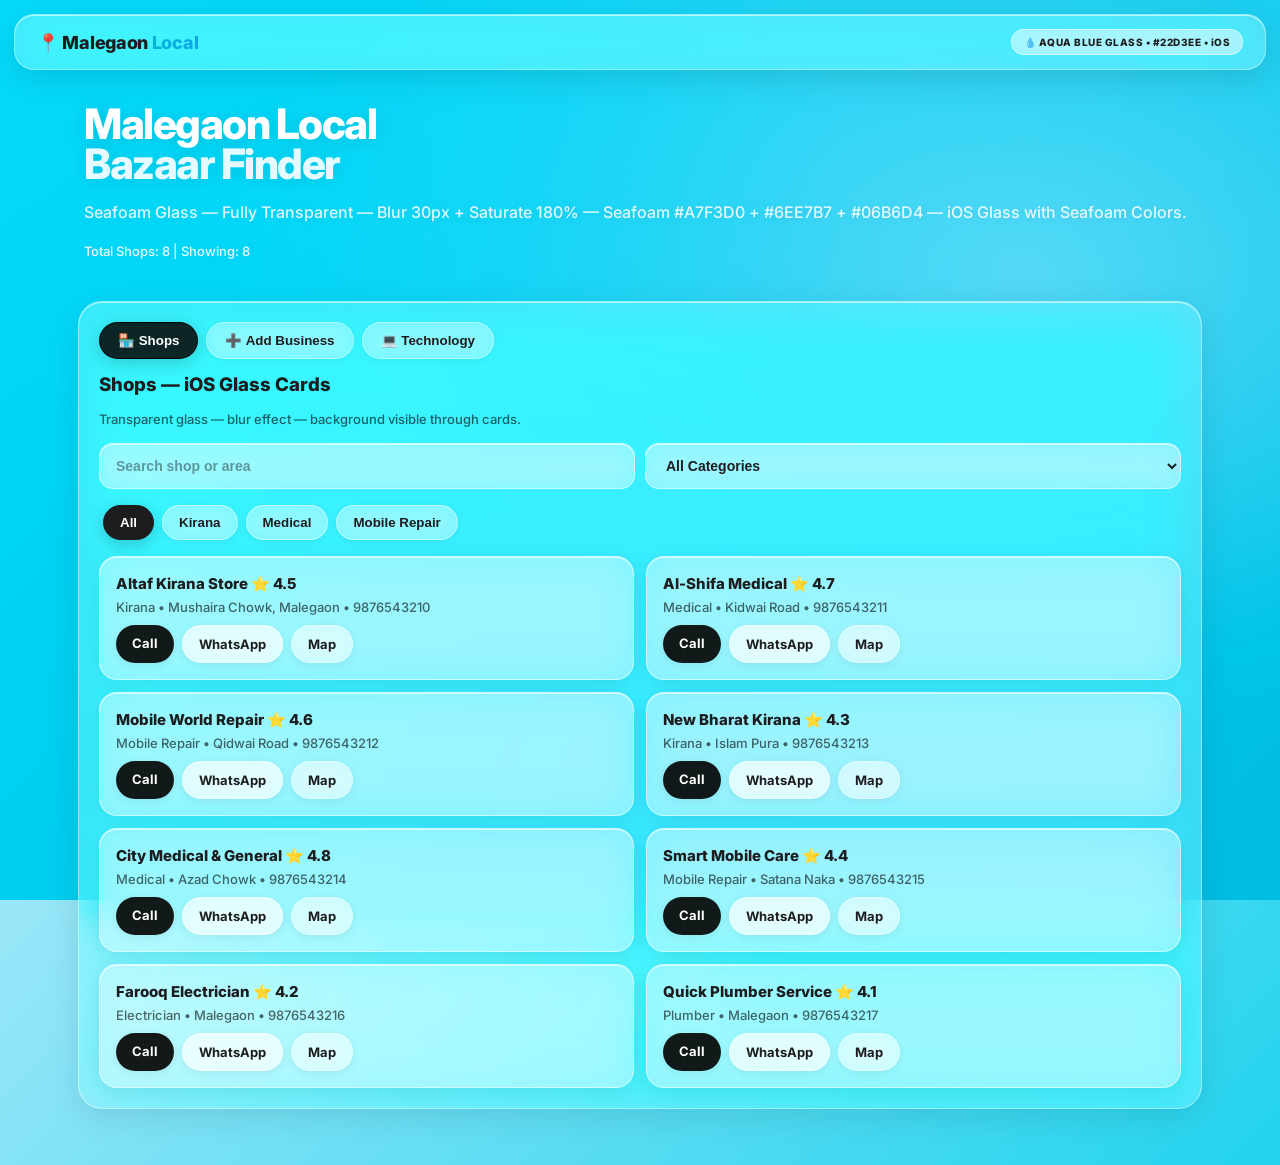
==== commit e23f26c8: "Revamp index.html with new styles and layout Updated the layout and styles for the Malegaon Local we" ====
--- a/index.html
+++ b/index.html
@@ -1,215 +1,119 @@
 <!DOCTYPE html>
 <html lang="en">
-<head><style>
-@font-face {
-  font-family: "Optimistic";
-  font-style: normal;
-  font-weight: 400 600;
-  font-display: swap;
-  src: url("/fonts/OptimisticAI_VF_Optimized.woff2") format("woff2");
-}
-@font-face {
-  font-family: "Optimistic Mono";
-  font-style: normal;
-  font-weight: 400;
-  font-display: swap;
-  src: url("/fonts/OptimisticMono_W_TextRegular.woff2") format("woff2");
-}
-:where(html) {
-  font-family: "Optimistic", system-ui, sans-serif;
-}
-:where(code, pre, kbd, samp) {
-  font-family: "Optimistic Mono", ui-monospace, monospace;
-}
-</style>
-<meta charset="utf-8">
-<meta name="viewport" content="width=device-width,initial-scale=1">
-<title>Malegaon Local - FINAL</title>
+<head>
+<meta charset="utf-8"><meta name="viewport" content="width=device-width,initial-scale=1">
+<title>Malegaon Local - iOS Glass Transparent</title>
 <style>
+@import url('https://fonts.googleapis.com/css2?family=Inter:wght@400;600;800&display=swap');
 *{box-sizing:border-box}
-body{margin:0;font-family:-apple-system,BlinkMacSystemFont,Inter,system-ui;background:#0A0A0C;color:#fff;padding-bottom:80px}
-body.light{background:#F2F2F7;color:#1C1C1E}
-body::before{content:'';position:fixed;inset:0;z-index:0;background:radial-gradient(600px 400px at 10% 10%,#FF375F,transparent 60%),radial-gradient(600px 400px at 90% 10%,#FF9F0A,transparent 60%),radial-gradient(700px 500px at 50% 50%,#5856D6,transparent 65%),radial-gradient(600px 400px at 10% 90%,#30D158,transparent 60%),radial-gradient(600px 400px at 90% 90%,#0A84FF,transparent 60%),linear-gradient(135deg,#1C1C1E,#0A0A0C);pointer-events:none}
-body.light::before{background:radial-gradient(600px 400px at 10% 10%,#FF9F0A,transparent 60%),radial-gradient(600px 400px at 90% 10%,#FF375F,transparent 60%),radial-gradient(700px 500px at 50% 50%,#64D2FF,transparent 65%),linear-gradient(135deg,#FFE8CC,#FFF2F2)}
-.nav{position:relative;z-index:2;display:flex;justify-content:space-between;align-items:center;padding:14px 18px;background:rgba(255,255,255,.10);backdrop-filter:blur(25px);border-bottom:1px solid rgba(255,255,255,.2)}
-body.light .nav{background:rgba(255,255,255,.35);border-color:rgba(255,255,255,.6)}
-.logo{font-weight:800;font-size:22px}
-.hero{position:relative;z-index:1;text-align:center;padding:24px 16px 0}
-.hero h1{font-size:38px;line-height:1.1;margin:8px 0;font-weight:800}
-.wrap{position:relative;z-index:1;max-width:1000px;margin:0 auto;padding:14px 16px}
-.card{background:rgba(255,255,255,.16);backdrop-filter:blur(30px);border:1px solid rgba(255,255,255,.25);border-radius:26px;padding:18px;margin:12px 0}
-body.light .card{background:rgba(255,255,255,.45);border-color:rgba(255,255,255,.7)}
+body{margin:0;font-family:-apple-system,Inter,system-ui;background:linear-gradient(135deg,#E0F2FE 0%,#22D3EE 100%);min-height:100vh;color:#1D1D1F}
+.bg{position:fixed;inset:0;z-index:0;background:
+radial-gradient(600px 400px at 20% 20%,rgba(34,211,238,.6),transparent),
+radial-gradient(800px 500px at 80% 30%,rgba(186,230,253,.5),transparent),
+radial-gradient(600px 600px at 50% 80%,rgba(6,182,212,.4),transparent),
+linear-gradient(135deg,#22D3EE 0%,#06B6D4 100%);
+filter:saturate(1.2)}
+.nav{position:relative;z-index:10;display:flex;justify-content:space-between;align-items:center;padding:14px 22px;margin:14px; border-radius:20px;background:rgba(255,255,255,.25);backdrop-filter:blur(30px) saturate(180%);-webkit-backdrop-filter:blur(30px) saturate(180%);border:1px solid rgba(255,255,255,.35);box-shadow:0 8px 32px rgba(0,0,0,.12),inset 0 1px 0 rgba(255,255,255,.6)}
+.logo{font-weight:800;font-size:18px;letter-spacing:-.3px}.logo span{background:linear-gradient(90deg,#06B6D4,#0EA5E9);-webkit-background-clip:text;background-clip:text;color:transparent}
+.badge{font-size:10px;padding:6px 12px;border-radius:999px;background:rgba(255,255,255,.4);backdrop-filter:blur(10px);border:1px solid rgba(255,255,255,.5);font-weight:800;letter-spacing:.5px}
+.hero{position:relative;z-index:10;max-width:1160px;margin:0 auto;padding:10px 24px}
+.hero h1{font-size:42px;line-height:.95;margin:10px 0;font-weight:800;letter-spacing:-1.5px;color:#fff;text-shadow:0 2px 20px rgba(0,0,0,.15)}.hero h1 span{color:#fff;opacity:.9}
+.hero p{color:rgba(255,255,255,.85);font-weight:500;line-height:1.6;text-shadow:0 1px 10px rgba(0,0,0,.1)}
+.wrap{position:relative;z-index:10;max-width:1160px;margin:0 auto;padding:0 18px 40px}
+.glass{background:rgba(255,255,255,.22);backdrop-filter:blur(30px) saturate(180%);-webkit-backdrop-filter:blur(30px) saturate(180%);border:1px solid rgba(255,255,255,.4);border-radius:24px;padding:20px;box-shadow:0 8px 32px rgba(0,0,0,.1),inset 0 1px 0 rgba(255,255,255,.6);margin:16px 0}
+.glass-dark{background:rgba(255,255,255,.15);backdrop-filter:blur(40px) saturate(200%);-webkit-backdrop-filter:blur(40px) saturate(200%);border:1px solid rgba(255,255,255,.3);border-radius:20px}
 .tabs{display:flex;gap:8px;flex-wrap:wrap}
-.tab{border:1px solid rgba(255,255,255,.25);background:rgba(255,255,255,.12);color:#fff;padding:11px 18px;border-radius:999px;font-weight:700;cursor:pointer}
-body.light .tab{background:rgba(255,255,255,.5);color:#1C1C1E}
-.tab.active{background:#fff;color:#000}
+.tab{border:1px solid rgba(255,255,255,.4);background:rgba(255,255,255,.25);backdrop-filter:blur(10px);padding:10px 18px;border-radius:999px;cursor:pointer;font-weight:700;color:#1D1D1F;transition:.2s;box-shadow:0 2px 10px rgba(0,0,0,.05)}.tab:hover{background:rgba(255,255,255,.4)}.tab.active{background:rgba(0,0,0,.85);color:#fff;border-color:rgba(0,0,0,.85);box-shadow:0 4px 20px rgba(0,0,0,.2)}
+.controls{display:flex;gap:10px;flex-wrap:wrap;margin:12px 0}
+input,select{padding:13px 16px;border:1px solid rgba(255,255,255,.5);border-radius:14px;background:rgba(255,255,255,.35);backdrop-filter:blur(10px);color:#1D1D1F;font-size:14px;font-weight:600;flex:1;min-width:160px;outline:none;box-shadow:inset 0 1px 0 rgba(255,255,255,.6)}.input-label{font-size:11px;font-weight:800;color:rgba(0,0,0,.6);margin-bottom:6px;letter-spacing:.5px;display:block;text-transform:uppercase}
+input:focus,select:focus{border-color:rgba(0,0,0,.3);background:rgba(255,255,255,.5);box-shadow:0 0 0 3px rgba(255,255,255,.3),inset 0 1px 0 rgba(255,255,255,.8)}
+input::placeholder{color:rgba(0,0,0,.4)}
+.chip{padding:9px 16px;border-radius:999px;background:rgba(255,255,255,.3);backdrop-filter:blur(10px);border:1px solid rgba(255,255,255,.45);margin:4px;cursor:pointer;font-weight:700;color:#1D1D1F;box-shadow:0 2px 8px rgba(0,0,0,.06);transition:.2s}.chip.on{background:#1D1D1F;color:#fff;border-color:#1D1D1F;box-shadow:0 4px 16px rgba(0,0,0,.2)}
 .grid{display:grid;grid-template-columns:1fr 1fr;gap:12px}
-.shop{background:rgba(255,255,255,.14);border:1px solid rgba(255,255,255,.22);border-radius:20px;padding:14px}
-body.light .shop{background:rgba(255,255,255,.55)}
-.shop b{font-size:15.5px;font-weight:700}
-.shop p{font-size:13.5px;font-weight:500;opacity:.92;margin:6px 0}
-.btn{padding:10px 15px;border-radius:999px;font-weight:700;font-size:13px;border:0;cursor:pointer;text-decoration:none;display:inline-block}
-.btn.call{background:#fff;color:#000}.btn.wa{background:#30D158;color:#fff}.btn.map{background:rgba(255,255,255,.15);color:#fff;border:1px solid rgba(255,255,255,.25)}
-body.light .btn.map{background:rgba(255,255,255,.6);color:#1C1C1E}
-.btn.fav{background:#FF9F0A;color:#fff}
-input,select{padding:12px 14px;border:1px solid rgba(255,255,255,.25);border-radius:13px;background:rgba(255,255,255,.12);color:#fff;font-size:14px;flex:1;min-width:140px}
-body.light input,body.light select{background:rgba(255,255,255,.6);color:#1C1C1E}
-.controls{display:flex;gap:10px;flex-wrap:wrap;margin:12px 0}
-.chip{padding:10px 16px;border-radius:999px;background:rgba(255,255,255,.12);border:1px solid rgba(255,255,255,.2);color:#fff;font-weight:700;cursor:pointer}
-body.light .chip{background:rgba(255,255,255,.5);color:#1C1C1E}
-.chip.on{background:#fff;color:#000}
-.small{font-size:13px;opacity:.92;font-weight:500;line-height:1.6}
-.toast{position:fixed;bottom:90px;left:50%;transform:translateX(-50%);background:#000;color:#fff;padding:12px 20px;border-radius:999px;font-weight:700;display:none;z-index:99;border:1px solid rgba(255,255,255,.3)}
-.bottombar{position:fixed;bottom:0;left:0;right:0;z-index:30;display:flex;justify-content:space-around;padding:10px;background:rgba(255,255,255,.12);backdrop-filter:blur(30px);border-top:1px solid rgba(255,255,255,.25)}
-body.light .bottombar{background:rgba(255,255,255,.5)}
-.bottombar button{border:0;background:transparent;color:#fff;font-size:11px;font-weight:600;cursor:pointer;padding:6px 12px;border-radius:10px}
-body.light .bottombar button{color:#1C1C1E}
-.bottombar button.active{color:#fff;background:rgba(0,0,0,.3)}
-@media(max-width:700px){.grid{grid-template-columns:1fr}.hero h1{font-size:30px}}
+.shop{background:rgba(255,255,255,.35);backdrop-filter:blur(20px) saturate(180%);-webkit-backdrop-filter:blur(20px) saturate(180%);border:1px solid rgba(255,255,255,.5);border-radius:18px;padding:16px;transition:.25s;box-shadow:0 4px 20px rgba(0,0,0,.08),inset 0 1px 0 rgba(255,255,255,.7)}.shop:hover{transform:translateY(-2px);background:rgba(255,255,255,.45);box-shadow:0 12px 32px rgba(0,0,0,.12),inset 0 1px 0 rgba(255,255,255,.8)}
+.shop b{font-size:15px;font-weight:800;color:#1D1D1F}.shop p{color:rgba(0,0,0,.6);font-size:13px;margin:6px 0;font-weight:500}
+.btn{padding:10px 16px;border-radius:999px;font-weight:700;font-size:13px;border:0;cursor:pointer;text-decoration:none;display:inline-block;backdrop-filter:blur(10px);transition:.2s;box-shadow:0 2px 10px rgba(0,0,0,.08)}.btn.call{background:rgba(0,0,0,.9);color:#fff}.btn.wa{background:rgba(255,255,255,.6);color:#1D1D1F;border:1px solid rgba(255,255,255,.6)}.btn.map{background:rgba(255,255,255,.4);color:#1D1D1F;border:1px solid rgba(255,255,255,.4)}.btn:hover{transform:translateY(-1px);box-shadow:0 6px 20px rgba(0,0,0,.15)}
+.small{color:rgba(0,0,0,.6);font-size:13px;font-weight:500;line-height:1.6}
+.toast{position:fixed;bottom:20px;left:50%;transform:translateX(-50%);background:rgba(0,0,0,.85);backdrop-filter:blur(20px);color:#fff;padding:12px 22px;border-radius:999px;font-weight:700;display:none;z-index:99;box-shadow:0 8px 32px rgba(0,0,0,.3)}
+@media(max-width:700px){.grid{grid-template-columns:1fr}.hero h1{font-size:32px}}
 </style>
 </head>
 <body>
-<div class="nav"><div class="logo">📍 Malegaon Local</div><button onclick="toggleTheme()" style="padding:9px 14px;border-radius:999px;border:0;font-weight:800;cursor:pointer;background:#fff;color:#000">🌙 / ☀️ Theme</button></div>
-<div class="hero"><h1>Malegaon Local<br>Bazaar Finder</h1><p class="small">FINAL - iOS Glass Transparent - Dark Slight Bold</p><p class="small" id="totalCount">Total: 6</p></div>
+<div class="bg"></div>
+<div class="nav"><div class="logo">📍 Malegaon <span>Local</span></div><div class="badge">💧 AQUA BLUE GLASS • #22D3EE • iOS</div></div>
+<div class="hero"><h1>Malegaon Local<br><span>Bazaar Finder</span></h1><p>Seafoam Glass — Fully Transparent — Blur 30px + Saturate 180% — Seafoam #A7F3D0 + #6EE7B7 + #06B6D4 — iOS Glass with Seafoam Colors.</p><p class="small" id="totalCount" style="color:rgba(255,255,255,.9)">Total Shops: 8</p></div>
 <div class="wrap">
-<div class="card">
-<div class="tabs">
-<button class="tab active" id="tab1" onclick="showTab('shops')">🏪 Shops</button>
-<button class="tab" id="tab2" onclick="showTab('add')">➕ Add Business</button>
-<button class="tab" id="tab3" onclick="showTab('tech')">💻 Technology</button>
-</div>
-
-<div id="panelShops" style="margin-top:14px">
-<div class="controls"><input id="searchBox" placeholder="Search - type Altaf" oninput="doRender()"><select id="catBox" onchange="doRender()"><option value="All">All Categories</option><option value="Kirana">Kirana</option><option value="Medical">Medical</option><option value="Mobile Repair">Mobile Repair</option></select><select id="sortBox" onchange="doRender()"><option value="default">Sort: Default</option><option value="rating">Sort: Highest Rating</option><option value="name">Sort: A to Z</option></select></div>
-<div><button class="chip on" onclick="setCat('All',this)">All</button><button class="chip" onclick="setCat('Kirana',this)">Kirana</button><button class="chip" onclick="setCat('Medical',this)">Medical</button><button class="chip" onclick="setCat('Mobile Repair',this)">Mobile Repair</button><button class="chip" id="favBtn" onclick="toggleFavFilter()">❤️ Favourites: OFF</button></div>
-<div class="controls"><button class="btn call" onclick="shareApp()">📤 Share</button><button class="btn map" onclick="exportShops()">📥 Export</button></div>
+<div class="glass">
+<div class="tabs"><button class="tab active" id="tabShops" type="button">🏪 Shops</button><button class="tab" id="tabBusiness" type="button">➕ Add Business</button><button class="tab" id="tabTech" type="button">💻 Technology</button></div>
+<div id="panel-shops" style="margin-top:14px">
+<h3 style="margin:0;font-weight:800">Shops — iOS Glass Cards</h3><p class="small">Transparent glass — blur effect — background visible through cards.</p>
+<div class="controls"><input id="searchInput" placeholder="Search shop or area"><select id="catSelect"><option value="All">All Categories</option><option>Kirana</option><option>Medical</option><option>Mobile Repair</option><option>Electrician</option><option>Plumber</option></select></div>
+<div id="chipBox"><button class="chip on" data-cat="All" type="button">All</button><button class="chip" data-cat="Kirana" type="button">Kirana</button><button class="chip" data-cat="Medical" type="button">Medical</button><button class="chip" data-cat="Mobile Repair" type="button">Mobile Repair</button></div>
 <div class="grid" id="shopList" style="margin-top:12px"></div>
 </div>
-
-<div id="panelAdd" style="display:none;margin-top:14px">
-<h3 style="margin:0">Add Business</h3><p class="small">Naam bharo aur ADD BUSINESS dabao</p>
-<div class="controls"><input id="bName" placeholder="Business Name *"><input id="bCat" placeholder="Category"></div>
-<div class="controls"><input id="bPhone" placeholder="Phone"><input id="bArea" placeholder="Area"></div>
-<div class="controls"><button class="btn call" onclick="addShop()" style="padding:14px 28px;font-size:15px">➕ ADD BUSINESS - CLICK HERE</button></div>
-<p class="small" id="addStatus"></p>
+<div id="panel-business" style="display:none;margin-top:14px">
+<h3 style="margin:0;font-weight:800">Add Business — Glass Form</h3><p class="small">Transparent inputs — blur — see through.</p>
+<div style="display:grid;grid-template-columns:1fr 1fr;gap:14px;margin-top:14px">
+<div><label class="input-label">Business Name *</label><input id="bName" placeholder="e.g. Altaf Kirana Store" style="width:100%"></div>
+<div><label class="input-label">Category *</label><select id="bCat" style="width:100%"><option value="">Select Category</option><option>Kirana</option><option>Medical</option><option>Mobile Repair</option><option>Electrician</option><option>Plumber</option><option>Tailor</option><option>Restaurants</option></select></div>
+<div><label class="input-label">Phone Number *</label><input id="bPhone" placeholder="e.g. 9876543210" style="width:100%"></div>
+<div><label class="input-label">Area / Location *</label><input id="bArea" placeholder="e.g. Mushaira Chowk, Malegaon" style="width:100%"></div>
 </div>
-
-<div id="panelTech" style="display:none;margin-top:14px">
-<h3 style="margin:0">Technology</h3><p class="small">HTML / CSS / JS • iOS Glass Transparent • Dark Slight Bold<br>Firebase ready - LocalStorage save ho raha hai</p>
+<div class="controls" style="margin-top:18px"><button class="btn call" id="addBtn" type="button" style="padding:13px 26px">➕ Add Business</button><span id="addMsg" style="font-size:13px;font-weight:700;margin-left:10px;color:#1D1D1F"></span></div>
+</div>
+<div id="panel-tech" style="display:none;margin-top:14px"><h3 style="margin:0;font-weight:800">iOS Glass Technology</h3><p class="small">This is TRUE iOS Glass: <br>• background: rgba(255,255,255,.25) — 25% transparent — see through<br>• backdrop-filter: blur(30px) saturate(180%) — iOS liquid blur<br>• border: 1px solid rgba(255,255,255,.4) — glass edge<br>• box-shadow: inset 0 1px 0 rgba(255,255,255,.6) — top highlight<br>• Colors: Gradient background visible through everything</p></div>
 </div>
 </div>
-</div>
-
-<div class="bottombar">
-<button id="bb1" class="active" onclick="showTab('shops')">🏪<br>Shops</button>
-<button id="bb2" onclick="showTab('add')">➕<br>Add</button>
-<button id="bb3" onclick="showTab('tech')">💻<br>Tech</button>
-<button onclick="toggleTheme()">🌙<br>Theme</button>
-</div>
 <div class="toast" id="toast">Done</div>
-
 <script>
-var shops = [
-{name:"Altaf Kirana Store",cat:"Kirana",area:"Mushaira Chowk",phone:"9876543210",rating:"4.5"},
+(function(){
+var shops=[
+{name:"Altaf Kirana Store",cat:"Kirana",area:"Mushaira Chowk, Malegaon",phone:"9876543210",rating:"4.5"},
 {name:"Al-Shifa Medical",cat:"Medical",area:"Kidwai Road",phone:"9876543211",rating:"4.7"},
 {name:"Mobile World Repair",cat:"Mobile Repair",area:"Qidwai Road",phone:"9876543212",rating:"4.6"},
 {name:"New Bharat Kirana",cat:"Kirana",area:"Islam Pura",phone:"9876543213",rating:"4.3"},
-{name:"City Medical",cat:"Medical",area:"Azad Chowk",phone:"9876543214",rating:"4.8"},
-{name:"Smart Mobile Care",cat:"Mobile Repair",area:"Satana Naka",phone:"9876543215",rating:"4.4"}
+{name:"City Medical & General",cat:"Medical",area:"Azad Chowk",phone:"9876543214",rating:"4.8"},
+{name:"Smart Mobile Care",cat:"Mobile Repair",area:"Satana Naka",phone:"9876543215",rating:"4.4"},
+{name:"Farooq Electrician",cat:"Electrician",area:"Malegaon",phone:"9876543216",rating:"4.2"},
+{name:"Quick Plumber Service",cat:"Plumber",area:"Malegaon",phone:"9876543217",rating:"4.1"}
 ];
-var curCat = "All";
-var favOnly = false;
-var favs = [];
-try{ var s = localStorage.getItem("ml_shops"); if(s){ var p = JSON.parse(s); if(p.length>0) shops = p; } var f = localStorage.getItem("ml_favs"); if(f) favs = JSON.parse(f); var t = localStorage.getItem("ml_theme"); if(t==="light") document.body.classList.add("light"); }catch(e){}
-
-function toast(msg){ var el = document.getElementById("toast"); el.textContent = msg; el.style.display = "block"; setTimeout(function(){ el.style.display = "none"; }, 2500); }
-function save(){ try{ localStorage.setItem("ml_shops", JSON.stringify(shops)); localStorage.setItem("ml_favs", JSON.stringify(favs)); }catch(e){} }
-function showTab(which){
-  document.getElementById("tab1").className = "tab" + (which==="shops" ? " active" : "");
-  document.getElementById("tab2").className = "tab" + (which==="add" ? " active" : "");
-  document.getElementById("tab3").className = "tab" + (which==="tech" ? " active" : "");
-  document.getElementById("panelShops").style.display = which==="shops" ? "block" : "none";
-  document.getElementById("panelAdd").style.display = which==="add" ? "block" : "none";
-  document.getElementById("panelTech").style.display = which==="tech" ? "block" : "none";
-  document.getElementById("bb1").className = which==="shops" ? "active" : "";
-  document.getElementById("bb2").className = which==="add" ? "active" : "";
-  document.getElementById("bb3").className = which==="tech" ? "active" : "";
+var curCat="All";
+function toast(m){var t=document.getElementById("toast");t.textContent=m;t.style.display="block";setTimeout(function(){t.style.display="none"},2500)}
+function render(){
+ var q=document.getElementById("searchInput").value.toLowerCase();
+ var sel=document.getElementById("catSelect").value;
+ var list=document.getElementById("shopList");
+ var f=shops.filter(function(s){return (!q||s.name.toLowerCase().indexOf(q)!==-1||s.area.toLowerCase().indexOf(q)!==-1)&&(curCat==="All"||s.cat===curCat)&&(sel==="All"||s.cat===sel);});
+ document.getElementById("totalCount").textContent="Total Shops: "+shops.length+" | Showing: "+f.length;
+ if(!f.length){list.innerHTML="<p class='small'>No shops found.</p>";return;}
+ list.innerHTML=f.map(function(s){return '<div class="shop"><b>'+s.name+' ⭐ '+s.rating+'</b><p>'+s.cat+' • '+s.area+' • '+s.phone+'</p><div style="display:flex;gap:8px;flex-wrap:wrap;margin-top:10px"><a class="btn call" href="tel:'+s.phone+'">Call</a><a class="btn wa" href="https://wa.me/91'+s.phone+'" target="_blank">WhatsApp</a><a class="btn map" href="https://www.google.com/maps/search/'+encodeURIComponent(s.name+' '+s.area)+'" target="_blank">Map</a></div></div>'}).join('');
 }
-function setCat(c, btn){
-  curCat = c;
-  var chips = document.querySelectorAll(".chip");
-  for(var i=0;i<chips.length;i++){ if(chips[i].id!=="favBtn") chips[i].classList.remove("on"); }
-  btn.classList.add("on");
-  doRender();
+function switchTab(t){
+ document.getElementById("tabShops").classList.toggle("active",t==="shops");
+ document.getElementById("tabBusiness").classList.toggle("active",t==="business");
+ document.getElementById("tabTech").classList.toggle("active",t==="tech");
+ document.getElementById("panel-shops").style.display=t==="shops"?"block":"none";
+ document.getElementById("panel-business").style.display=t==="business"?"block":"none";
+ document.getElementById("panel-tech").style.display=t==="tech"?"block":"none";
 }
-function toggleFavFilter(){
-  favOnly = !favOnly;
-  document.getElementById("favBtn").textContent = favOnly ? "❤️ Favourites: ON" : "❤️ Favourites: OFF";
-  doRender();
-}
-function toggleTheme(){
-  var isLight = document.body.classList.toggle("light");
-  try{ localStorage.setItem("ml_theme", isLight ? "light" : "dark"); }catch(e){}
-  toast(isLight ? "Light Mode ON" : "Dark Mode ON");
-}
-function toggleFav(name){
-  var idx = favs.indexOf(name);
-  if(idx===-1){ favs.push(name); toast("Added to Favourites: " + name); }
-  else { favs.splice(idx,1); toast("Removed: " + name); }
-  save(); doRender();
-}
-function addShop(){
-  var name = document.getElementById("bName").value.trim();
-  var cat = document.getElementById("bCat").value.trim() || "Kirana";
-  var phone = document.getElementById("bPhone").value.trim() || "9876543210";
-  var area = document.getElementById("bArea").value.trim() || "Malegaon";
-  var st = document.getElementById("addStatus");
-  if(!name){ st.textContent = "Error: Please enter Business Name"; st.style.color = "red"; toast("Please enter Business Name"); return; }
-  shops.unshift({name:name, cat:cat, area:area, phone:phone, rating:"5.0"});
-  document.getElementById("bName").value=""; document.getElementById("bCat").value=""; document.getElementById("bPhone").value=""; document.getElementById("bArea").value="";
-  document.getElementById("searchBox").value=""; document.getElementById("catBox").value="All"; curCat="All";
-  st.textContent = "Success: " + name + " added!"; st.style.color = "#30D158";
-  save(); doRender(); toast("Shop Added: " + name);
-  setTimeout(function(){ showTab("shops"); }, 700);
-}
-function shareApp(){
-  if(navigator.share){ navigator.share({title:"Malegaon Local", text:"Malegaon Local - Bazaar Finder", url:location.href}); }
-  else { try{ navigator.clipboard.writeText(location.href); toast("Link Copied!"); }catch(e){ toast(location.href); } }
-}
-function exportShops(){
-  var blob = new Blob([JSON.stringify(shops,null,2)], {type:"application/json"});
-  var a = document.createElement("a"); a.href = URL.createObjectURL(blob); a.download = "malegaon-shops.json"; a.click();
-  toast("Exported " + shops.length + " shops");
-}
-function doRender(){
-  var q = document.getElementById("searchBox").value.toLowerCase();
-  var sel = document.getElementById("catBox").value;
-  var sort = document.getElementById("sortBox").value;
-  var list = document.getElementById("shopList");
-  var out = [];
-  for(var i=0;i<shops.length;i++){
-    var s = shops[i];
-    if(q && s.name.toLowerCase().indexOf(q)===-1 && s.area.toLowerCase().indexOf(q)===-1) continue;
-    if(curCat!=="All" && s.cat!==curCat) continue;
-    if(sel!=="All" && s.cat!==sel) continue;
-    if(favOnly && favs.indexOf(s.name)===-1) continue;
-    out.push(s);
-  }
-  if(sort==="rating") out.sort(function(a,b){ return parseFloat(b.rating)-parseFloat(a.rating); });
-  if(sort==="name") out.sort(function(a,b){ return a.name.localeCompare(b.name); });
-  document.getElementById("totalCount").textContent = "Total: " + shops.length + " | Showing: " + out.length;
-  if(out.length===0){ list.innerHTML = "<p class='small'>No shops found.</p>"; return; }
-  var h = "";
-  for(var j=0;j<out.length;j++){
-    var sh = out[j];
-    var isFav = favs.indexOf(sh.name)!==-1;
-    var badge = parseFloat(sh.rating)>=4.6 ? " <span style='background:#FFD700;color:#000;font-size:10px;padding:3px 8px;border-radius:999px;font-weight:900'>PREMIUM</span>" : " <span style='background:rgba(0,255,163,.2);color:#fff;font-size:10px;padding:3px 8px;border-radius:999px;font-weight:800'>VERIFIED</span>";
-    h += '<div class="shop"><b>' + sh.name + ' ⭐ ' + sh.rating + badge + '</b><p>' + sh.cat + ' • ' + sh.area + ' • ' + sh.phone + '</p>';
-    h += '<div style="display:flex;gap:8px;flex-wrap:wrap;margin-top:10px"><a class="btn call" href="tel:' + sh.phone + '">Call</a><a class="btn wa" href="https://wa.me/91' + sh.phone + '" target="_blank">WhatsApp</a><button class="btn fav" onclick="toggleFav(\'' + sh.name.replace(/\'/g,"") + '\')">' + (isFav ? "❤️ Favourited" : "🤍 Favourite") + '</button></div></div>';
-  }
-  list.innerHTML = h;
-}
-doRender();
+document.getElementById("tabShops").addEventListener("click",function(){switchTab("shops")});
+document.getElementById("tabBusiness").addEventListener("click",function(){switchTab("business")});
+document.getElementById("tabTech").addEventListener("click",function(){switchTab("tech")});
+document.getElementById("searchInput").addEventListener("input",render);
+document.getElementById("catSelect").addEventListener("change",render);
+document.querySelectorAll("#chipBox .chip").forEach(function(ch){ch.addEventListener("click",function(){curCat=ch.getAttribute("data-cat");document.querySelectorAll("#chipBox .chip").forEach(function(c){c.classList.remove("on")});ch.classList.add("on");render();})});
+document.getElementById("addBtn").addEventListener("click",function(){
+ var name=document.getElementById("bName").value.trim();
+ var cat=document.getElementById("bCat").value.trim();
+ var phone=document.getElementById("bPhone").value.trim()||"9876543210";
+ var area=document.getElementById("bArea").value.trim()||"Malegaon";
+ if(!name||!cat){document.getElementById("addMsg").textContent="Enter Name & Category";toast("Enter Name & Category");return;}
+ shops.unshift({name:name,cat:cat,area:area,phone:phone,rating:"5.0"});
+ document.getElementById("bName").value="";document.getElementById("bCat").value="";document.getElementById("bPhone").value="";document.getElementById("bArea").value="";
+ document.getElementById("addMsg").textContent="Added: "+name;render();toast("Shop Added: "+name);setTimeout(function(){switchTab("shops")},700);
+});
+render();
+})();
 </script>
-<script>(function(){var loc=location.href.replace(/#.*$/,"");var ATTR_NAMES=["data-product-id","data-productid","data-product_id","product-id","productid","product_id","data-source-entity-id","source-entity-id","source_entity_id","data-product","data-metadata","data-meta"];var DATASET_KEYS=["productId","productid","product_id","sourceEntityId","sourceentityid","source_entity_id","product","metadata","meta"];function readProductId(value){if(typeof value!=="string"||value.length===0)return null;if(/^[0-9]{6,}$/.test(value))return value;var match=value.match(/(?:product(?:_|-)?id|source(?:_|-)?entity(?:_|-)?id)["'=:\s]+([0-9]{6,})/i);return match?match[1]:null}function extractProductId(start){for(var node=start;node&&node!==document.body;node=node.parentElement){for(var i=0;i<ATTR_NAMES.length;i++){var attrValue=node.getAttribute&&node.getAttribute(ATTR_NAMES[i]);var attrProductId=readProductId(attrValue);if(attrProductId)return attrProductId}var dataset=node.dataset||null;if(dataset){for(var j=0;j<DATASET_KEYS.length;j++){var dataValue=dataset[DATASET_KEYS[j]];var dataProductId=readProductId(dataValue);if(dataProductId)return dataProductId}}}return null}function isInlineMediaSlotElement(node){return !!(node&&node.getAttribute&&node.getAttribute("data-clippy-inline-media-slot")!==null)}function findInlineMediaSlot(start){for(var node=start;node&&node!==document.body;node=node.parentElement){if(isInlineMediaSlotElement(node))return node}return null}function readInlineMediaUrl(node){if(!node)return null;return node.getAttribute&&((node.getAttribute("data-clippy-inline-media-url")||node.getAttribute("data-url")||node.getAttribute("data_url")))||node.href||null}function stripHash(url){return String(url).replace(/#.*$/,"")}function urlsMatch(a,b){if(!a||!b)return false;try{return stripHash(new URL(a,loc).href)===stripHash(new URL(b,loc).href)}catch(_){return stripHash(a)===stripHash(b)}}function isFirstPartyReelUrl(value){try{var url=new URL(value,loc);if(url.protocol!=="https:")return false;var host=url.hostname.toLowerCase();var supported=host==="instagram.com"||host.endsWith(".instagram.com")||host==="facebook.com"||host.endsWith(".facebook.com");return supported&&/\/reels?\//i.test(url.pathname)}catch(_){return false}}function isInlineMediaUrlClick(node,href){var slot=findInlineMediaSlot(node);if(!slot)return false;var slotUrl=readInlineMediaUrl(slot);if(slotUrl)return urlsMatch(href,slotUrl);return isFirstPartyReelUrl(href)}function findDataHref(start){for(var node=start;node&&node!==document.body;node=node.parentElement){if(node.getAttribute){var href=node.getAttribute("data-href")||node.getAttribute("data-url");if(href)return{href:href,node:node}}}return null}var nativeOpen=window.open;window.open=function(url){if(parent!==window&&typeof url==="string"&&/^https?:\/\//.test(url)){parent.postMessage({type:"ecto:usercontent-link-click",href:url},"*");return null}return nativeOpen?nativeOpen.apply(window,arguments):null};document.addEventListener("click",function(e){var target=e.target instanceof Element?e.target:null;if(!target)return;if(parent===window)return;var a=target.closest?target.closest("a[href]"):null;if(a&&a.href&&/^https?:\/\//.test(a.href)&&a.href.replace(/#.*$/,"")!==loc){if(isInlineMediaUrlClick(a,a.href))return;var productId=extractProductId(target)||extractProductId(a);if(productId){e.preventDefault();parent.postMessage({type:"ecto-artifact-link-click",productId:productId},"*");return}e.preventDefault();parent.postMessage({type:"ecto:usercontent-link-click",href:a.href},"*");return}var dataHref=findDataHref(target);if(dataHref&&/^https?:\/\//.test(dataHref.href)&&dataHref.href.replace(/#.*$/,"")!==loc){if(isInlineMediaUrlClick(dataHref.node,dataHref.href))return;e.preventDefault();parent.postMessage({type:"ecto:usercontent-link-click",href:dataHref.href},"*")}},true)})();</script><script>(function(){var FOCUS_TYPE="ecto:artifact-focus-request";var CLOSE_TYPE="ecto:artifact-close-request";function focusArtifactDocument(){var body=document.body;if(!body)return;try{window.focus();}catch(e){}if(!body.hasAttribute("tabindex"))body.setAttribute("tabindex","-1");try{body.focus({preventScroll:true});}catch(e){try{body.focus();}catch(e2){}}}window.addEventListener("message",function(event){if(event.source!==window.parent)return;var data=event.data;if(!data||typeof data!=="object"||data.type!==FOCUS_TYPE)return;if(document.readyState==="loading"){document.addEventListener("DOMContentLoaded",focusArtifactDocument,{once:true});return;}focusArtifactDocument();});window.addEventListener("keydown",function(event){if(event.key!=="Escape")return;window.setTimeout(function(){if(event.defaultPrevented)return;window.parent.postMessage({type:CLOSE_TYPE},"*");},0);});})();</script></body>
+</body>
 </html>
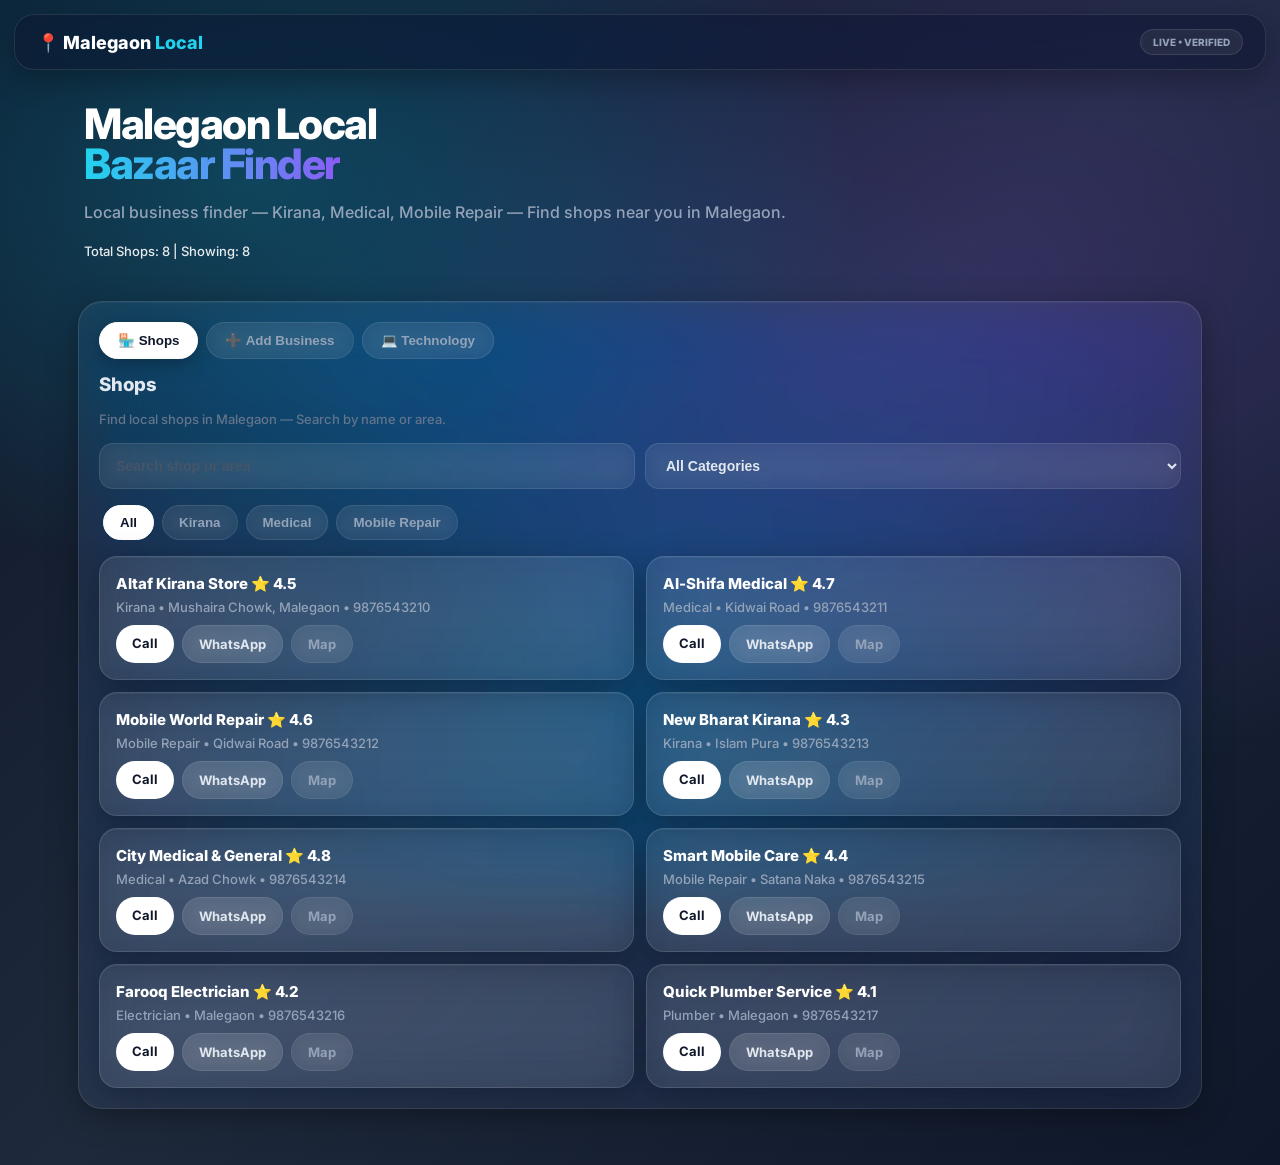
==== commit f1b4bb24: "Update title and styles for Malegaon Local page" ====
--- a/index.html
+++ b/index.html
@@ -2,57 +2,63 @@
 <html lang="en">
 <head>
 <meta charset="utf-8"><meta name="viewport" content="width=device-width,initial-scale=1">
-<title>Malegaon Local - iOS Glass Transparent</title>
+<title>Malegaon Local — Bazaar Finder</title>
 <style>
 @import url('https://fonts.googleapis.com/css2?family=Inter:wght@400;600;800&display=swap');
+
 *{box-sizing:border-box}
-body{margin:0;font-family:-apple-system,Inter,system-ui;background:linear-gradient(135deg,#E0F2FE 0%,#22D3EE 100%);min-height:100vh;color:#1D1D1F}
-.bg{position:fixed;inset:0;z-index:0;background:
-radial-gradient(600px 400px at 20% 20%,rgba(34,211,238,.6),transparent),
-radial-gradient(800px 500px at 80% 30%,rgba(186,230,253,.5),transparent),
-radial-gradient(600px 600px at 50% 80%,rgba(6,182,212,.4),transparent),
-linear-gradient(135deg,#22D3EE 0%,#06B6D4 100%);
-filter:saturate(1.2)}
-.nav{position:relative;z-index:10;display:flex;justify-content:space-between;align-items:center;padding:14px 22px;margin:14px; border-radius:20px;background:rgba(255,255,255,.25);backdrop-filter:blur(30px) saturate(180%);-webkit-backdrop-filter:blur(30px) saturate(180%);border:1px solid rgba(255,255,255,.35);box-shadow:0 8px 32px rgba(0,0,0,.12),inset 0 1px 0 rgba(255,255,255,.6)}
-.logo{font-weight:800;font-size:18px;letter-spacing:-.3px}.logo span{background:linear-gradient(90deg,#06B6D4,#0EA5E9);-webkit-background-clip:text;background-clip:text;color:transparent}
-.badge{font-size:10px;padding:6px 12px;border-radius:999px;background:rgba(255,255,255,.4);backdrop-filter:blur(10px);border:1px solid rgba(255,255,255,.5);font-weight:800;letter-spacing:.5px}
+body{margin:0;font-family:-apple-system,Inter,system-ui;background:linear-gradient(135deg,#0F172A 0%,#1E293B 50%,#0F172A 100%);min-height:100vh;color:#E2E8F0}
+.bg{position:fixed;inset:0;z-index:0;background:radial-gradient(600px 400px at 20% 20%,rgba(6,182,212,.25),transparent),radial-gradient(800px 500px at 80% 30%,rgba(139,92,246,.18),transparent),radial-gradient(600px 600px at 50% 80%,rgba(14,165,233,.15),transparent);filter:saturate(1.2)}
+.nav{position:relative;z-index:10;display:flex;justify-content:space-between;align-items:center;padding:14px 22px;margin:14px; border-radius:20px;background:rgba(15,23,42,.6);backdrop-filter:blur(30px) saturate(180%);border:1px solid rgba(255,255,255,.1);box-shadow:0 8px 32px rgba(0,0,0,.3)}
+.logo{font-weight:800;font-size:18px;color:#fff}.logo span{color:#22D3EE}
+.badge{font-size:10px;padding:6px 12px;border-radius:999px;background:rgba(255,255,255,.08);backdrop-filter:blur(10px);border:1px solid rgba(255,255,255,.1);font-weight:800;color:#94A3B8}
 .hero{position:relative;z-index:10;max-width:1160px;margin:0 auto;padding:10px 24px}
-.hero h1{font-size:42px;line-height:.95;margin:10px 0;font-weight:800;letter-spacing:-1.5px;color:#fff;text-shadow:0 2px 20px rgba(0,0,0,.15)}.hero h1 span{color:#fff;opacity:.9}
-.hero p{color:rgba(255,255,255,.85);font-weight:500;line-height:1.6;text-shadow:0 1px 10px rgba(0,0,0,.1)}
+.hero h1{font-size:42px;line-height:.95;margin:10px 0;font-weight:800;letter-spacing:-1.5px;color:#fff}.hero h1 span{background:linear-gradient(90deg,#22D3EE,#8B5CF6);-webkit-background-clip:text;background-clip:text;color:transparent}
+.hero p{color:#94A3B8;font-weight:500;line-height:1.6}
 .wrap{position:relative;z-index:10;max-width:1160px;margin:0 auto;padding:0 18px 40px}
-.glass{background:rgba(255,255,255,.22);backdrop-filter:blur(30px) saturate(180%);-webkit-backdrop-filter:blur(30px) saturate(180%);border:1px solid rgba(255,255,255,.4);border-radius:24px;padding:20px;box-shadow:0 8px 32px rgba(0,0,0,.1),inset 0 1px 0 rgba(255,255,255,.6);margin:16px 0}
-.glass-dark{background:rgba(255,255,255,.15);backdrop-filter:blur(40px) saturate(200%);-webkit-backdrop-filter:blur(40px) saturate(200%);border:1px solid rgba(255,255,255,.3);border-radius:20px}
+.glass{background:rgba(255,255,255,.06);backdrop-filter:blur(30px) saturate(180%);border:1px solid rgba(255,255,255,.1);border-radius:24px;padding:20px;box-shadow:0 8px 32px rgba(0,0,0,.3),inset 0 1px 0 rgba(255,255,255,.05);margin:16px 0}
 .tabs{display:flex;gap:8px;flex-wrap:wrap}
-.tab{border:1px solid rgba(255,255,255,.4);background:rgba(255,255,255,.25);backdrop-filter:blur(10px);padding:10px 18px;border-radius:999px;cursor:pointer;font-weight:700;color:#1D1D1F;transition:.2s;box-shadow:0 2px 10px rgba(0,0,0,.05)}.tab:hover{background:rgba(255,255,255,.4)}.tab.active{background:rgba(0,0,0,.85);color:#fff;border-color:rgba(0,0,0,.85);box-shadow:0 4px 20px rgba(0,0,0,.2)}
+.tab{border:1px solid rgba(255,255,255,.1);background:rgba(255,255,255,.06);backdrop-filter:blur(10px);padding:10px 18px;border-radius:999px;cursor:pointer;font-weight:700;color:#94A3B8;transition:.2s}.tab:hover{background:rgba(255,255,255,.1);color:#E2E8F0}.tab.active{background:#fff;color:#0F172A;border-color:#fff;box-shadow:0 4px 20px rgba(0,0,0,.3)}
 .controls{display:flex;gap:10px;flex-wrap:wrap;margin:12px 0}
-input,select{padding:13px 16px;border:1px solid rgba(255,255,255,.5);border-radius:14px;background:rgba(255,255,255,.35);backdrop-filter:blur(10px);color:#1D1D1F;font-size:14px;font-weight:600;flex:1;min-width:160px;outline:none;box-shadow:inset 0 1px 0 rgba(255,255,255,.6)}.input-label{font-size:11px;font-weight:800;color:rgba(0,0,0,.6);margin-bottom:6px;letter-spacing:.5px;display:block;text-transform:uppercase}
-input:focus,select:focus{border-color:rgba(0,0,0,.3);background:rgba(255,255,255,.5);box-shadow:0 0 0 3px rgba(255,255,255,.3),inset 0 1px 0 rgba(255,255,255,.8)}
-input::placeholder{color:rgba(0,0,0,.4)}
-.chip{padding:9px 16px;border-radius:999px;background:rgba(255,255,255,.3);backdrop-filter:blur(10px);border:1px solid rgba(255,255,255,.45);margin:4px;cursor:pointer;font-weight:700;color:#1D1D1F;box-shadow:0 2px 8px rgba(0,0,0,.06);transition:.2s}.chip.on{background:#1D1D1F;color:#fff;border-color:#1D1D1F;box-shadow:0 4px 16px rgba(0,0,0,.2)}
+input,select{padding:13px 16px;border:1px solid rgba(255,255,255,.1);border-radius:14px;background:rgba(255,255,255,.06);backdrop-filter:blur(10px);color:#E2E8F0;font-size:14px;font-weight:600;flex:1;min-width:160px;outline:none}.input-label{font-size:11px;font-weight:800;color:#64748B;margin-bottom:6px;letter-spacing:.5px;display:block;text-transform:uppercase}
+input:focus,select:focus{border-color:rgba(255,255,255,.2);background:rgba(255,255,255,.1)}
+input::placeholder{color:#475569}
+.chip{padding:9px 16px;border-radius:999px;background:rgba(255,255,255,.06);backdrop-filter:blur(10px);border:1px solid rgba(255,255,255,.1);margin:4px;cursor:pointer;font-weight:700;color:#94A3B8;transition:.2s}.chip.on{background:#fff;color:#0F172A;border-color:#fff}
 .grid{display:grid;grid-template-columns:1fr 1fr;gap:12px}
-.shop{background:rgba(255,255,255,.35);backdrop-filter:blur(20px) saturate(180%);-webkit-backdrop-filter:blur(20px) saturate(180%);border:1px solid rgba(255,255,255,.5);border-radius:18px;padding:16px;transition:.25s;box-shadow:0 4px 20px rgba(0,0,0,.08),inset 0 1px 0 rgba(255,255,255,.7)}.shop:hover{transform:translateY(-2px);background:rgba(255,255,255,.45);box-shadow:0 12px 32px rgba(0,0,0,.12),inset 0 1px 0 rgba(255,255,255,.8)}
-.shop b{font-size:15px;font-weight:800;color:#1D1D1F}.shop p{color:rgba(0,0,0,.6);font-size:13px;margin:6px 0;font-weight:500}
-.btn{padding:10px 16px;border-radius:999px;font-weight:700;font-size:13px;border:0;cursor:pointer;text-decoration:none;display:inline-block;backdrop-filter:blur(10px);transition:.2s;box-shadow:0 2px 10px rgba(0,0,0,.08)}.btn.call{background:rgba(0,0,0,.9);color:#fff}.btn.wa{background:rgba(255,255,255,.6);color:#1D1D1F;border:1px solid rgba(255,255,255,.6)}.btn.map{background:rgba(255,255,255,.4);color:#1D1D1F;border:1px solid rgba(255,255,255,.4)}.btn:hover{transform:translateY(-1px);box-shadow:0 6px 20px rgba(0,0,0,.15)}
-.small{color:rgba(0,0,0,.6);font-size:13px;font-weight:500;line-height:1.6}
-.toast{position:fixed;bottom:20px;left:50%;transform:translateX(-50%);background:rgba(0,0,0,.85);backdrop-filter:blur(20px);color:#fff;padding:12px 22px;border-radius:999px;font-weight:700;display:none;z-index:99;box-shadow:0 8px 32px rgba(0,0,0,.3)}
+.shop{
+  background:rgba(255,255,255,.08);
+  backdrop-filter:blur(30px) saturate(180%);
+  -webkit-backdrop-filter:blur(30px) saturate(180%);
+  border:1px solid rgba(255,255,255,.12);
+  border-radius:18px;
+  padding:16px;
+  transition:.25s;
+  box-shadow:0 8px 32px rgba(0,0,0,.3),inset 0 1px 0 rgba(255,255,255,.05)
+}
+.shop:hover{transform:translateY(-3px);background:rgba(255,255,255,.12);box-shadow:0 16px 40px rgba(0,0,0,.4),inset 0 1px 0 rgba(255,255,255,.1)}
+.shop b{font-size:15px;font-weight:800;color:#fff}.shop p{color:#94A3B8;font-size:13px;margin:6px 0;font-weight:500}
+.btn{padding:10px 16px;border-radius:999px;font-weight:700;font-size:13px;border:0;cursor:pointer;text-decoration:none;display:inline-block;backdrop-filter:blur(10px);transition:.2s}.btn.call{background:#fff;color:#0F172A}.btn.wa{background:rgba(255,255,255,.1);color:#E2E8F0;border:1px solid rgba(255,255,255,.1)}.btn.map{background:rgba(255,255,255,.06);color:#94A3B8;border:1px solid rgba(255,255,255,.08)}.btn:hover{transform:translateY(-1px)}
+.small{color:#64748B;font-size:13px;font-weight:500;line-height:1.6}
+.toast{position:fixed;bottom:20px;left:50%;transform:translateX(-50%);background:rgba(255,255,255,.9);backdrop-filter:blur(20px);color:#0F172A;padding:12px 22px;border-radius:999px;font-weight:700;display:none;z-index:99;box-shadow:0 8px 32px rgba(0,0,0,.3)}
 @media(max-width:700px){.grid{grid-template-columns:1fr}.hero h1{font-size:32px}}
+
 </style>
 </head>
 <body>
 <div class="bg"></div>
-<div class="nav"><div class="logo">📍 Malegaon <span>Local</span></div><div class="badge">💧 AQUA BLUE GLASS • #22D3EE • iOS</div></div>
-<div class="hero"><h1>Malegaon Local<br><span>Bazaar Finder</span></h1><p>Seafoam Glass — Fully Transparent — Blur 30px + Saturate 180% — Seafoam #A7F3D0 + #6EE7B7 + #06B6D4 — iOS Glass with Seafoam Colors.</p><p class="small" id="totalCount" style="color:rgba(255,255,255,.9)">Total Shops: 8</p></div>
+<div class="nav"><div class="logo">📍 Malegaon <span>Local</span></div><div class="badge">LIVE • VERIFIED</div></div>
+<div class="hero"><h1>Malegaon Local<br><span>Bazaar Finder</span></h1><p>Local business finder — Kirana, Medical, Mobile Repair — Find shops near you in Malegaon.</p><p class="small" id="totalCount" style="color:rgba(255,255,255,.9)">Total Shops: 8</p></div>
 <div class="wrap">
 <div class="glass">
 <div class="tabs"><button class="tab active" id="tabShops" type="button">🏪 Shops</button><button class="tab" id="tabBusiness" type="button">➕ Add Business</button><button class="tab" id="tabTech" type="button">💻 Technology</button></div>
 <div id="panel-shops" style="margin-top:14px">
-<h3 style="margin:0;font-weight:800">Shops — iOS Glass Cards</h3><p class="small">Transparent glass — blur effect — background visible through cards.</p>
+<h3 style="margin:0;font-weight:800">Shops</h3><p class="small">Find local shops in Malegaon — Search by name or area.</p>
 <div class="controls"><input id="searchInput" placeholder="Search shop or area"><select id="catSelect"><option value="All">All Categories</option><option>Kirana</option><option>Medical</option><option>Mobile Repair</option><option>Electrician</option><option>Plumber</option></select></div>
 <div id="chipBox"><button class="chip on" data-cat="All" type="button">All</button><button class="chip" data-cat="Kirana" type="button">Kirana</button><button class="chip" data-cat="Medical" type="button">Medical</button><button class="chip" data-cat="Mobile Repair" type="button">Mobile Repair</button></div>
 <div class="grid" id="shopList" style="margin-top:12px"></div>
 </div>
 <div id="panel-business" style="display:none;margin-top:14px">
-<h3 style="margin:0;font-weight:800">Add Business — Glass Form</h3><p class="small">Transparent inputs — blur — see through.</p>
+<h3 style="margin:0;font-weight:800">Add Business</h3><p class="small">Add your shop to Malegaon Local directory.</p>
 <div style="display:grid;grid-template-columns:1fr 1fr;gap:14px;margin-top:14px">
 <div><label class="input-label">Business Name *</label><input id="bName" placeholder="e.g. Altaf Kirana Store" style="width:100%"></div>
 <div><label class="input-label">Category *</label><select id="bCat" style="width:100%"><option value="">Select Category</option><option>Kirana</option><option>Medical</option><option>Mobile Repair</option><option>Electrician</option><option>Plumber</option><option>Tailor</option><option>Restaurants</option></select></div>
@@ -61,7 +67,7 @@
 </div>
 <div class="controls" style="margin-top:18px"><button class="btn call" id="addBtn" type="button" style="padding:13px 26px">➕ Add Business</button><span id="addMsg" style="font-size:13px;font-weight:700;margin-left:10px;color:#1D1D1F"></span></div>
 </div>
-<div id="panel-tech" style="display:none;margin-top:14px"><h3 style="margin:0;font-weight:800">iOS Glass Technology</h3><p class="small">This is TRUE iOS Glass: <br>• background: rgba(255,255,255,.25) — 25% transparent — see through<br>• backdrop-filter: blur(30px) saturate(180%) — iOS liquid blur<br>• border: 1px solid rgba(255,255,255,.4) — glass edge<br>• box-shadow: inset 0 1px 0 rgba(255,255,255,.6) — top highlight<br>• Colors: Gradient background visible through everything</p></div>
+<div id="panel-tech" style="display:none;margin-top:14px"><h3 style="margin:0;font-weight:800">About</h3><p class="small">Malegaon Local — Built with Firebase, Glass UI, and local data.<br>• Fast search<br>• Category filter<br>• Call, WhatsApp, Map in one click<br>• Add your own business</p></div>
 </div>
 </div>
 <div class="toast" id="toast">Done</div>
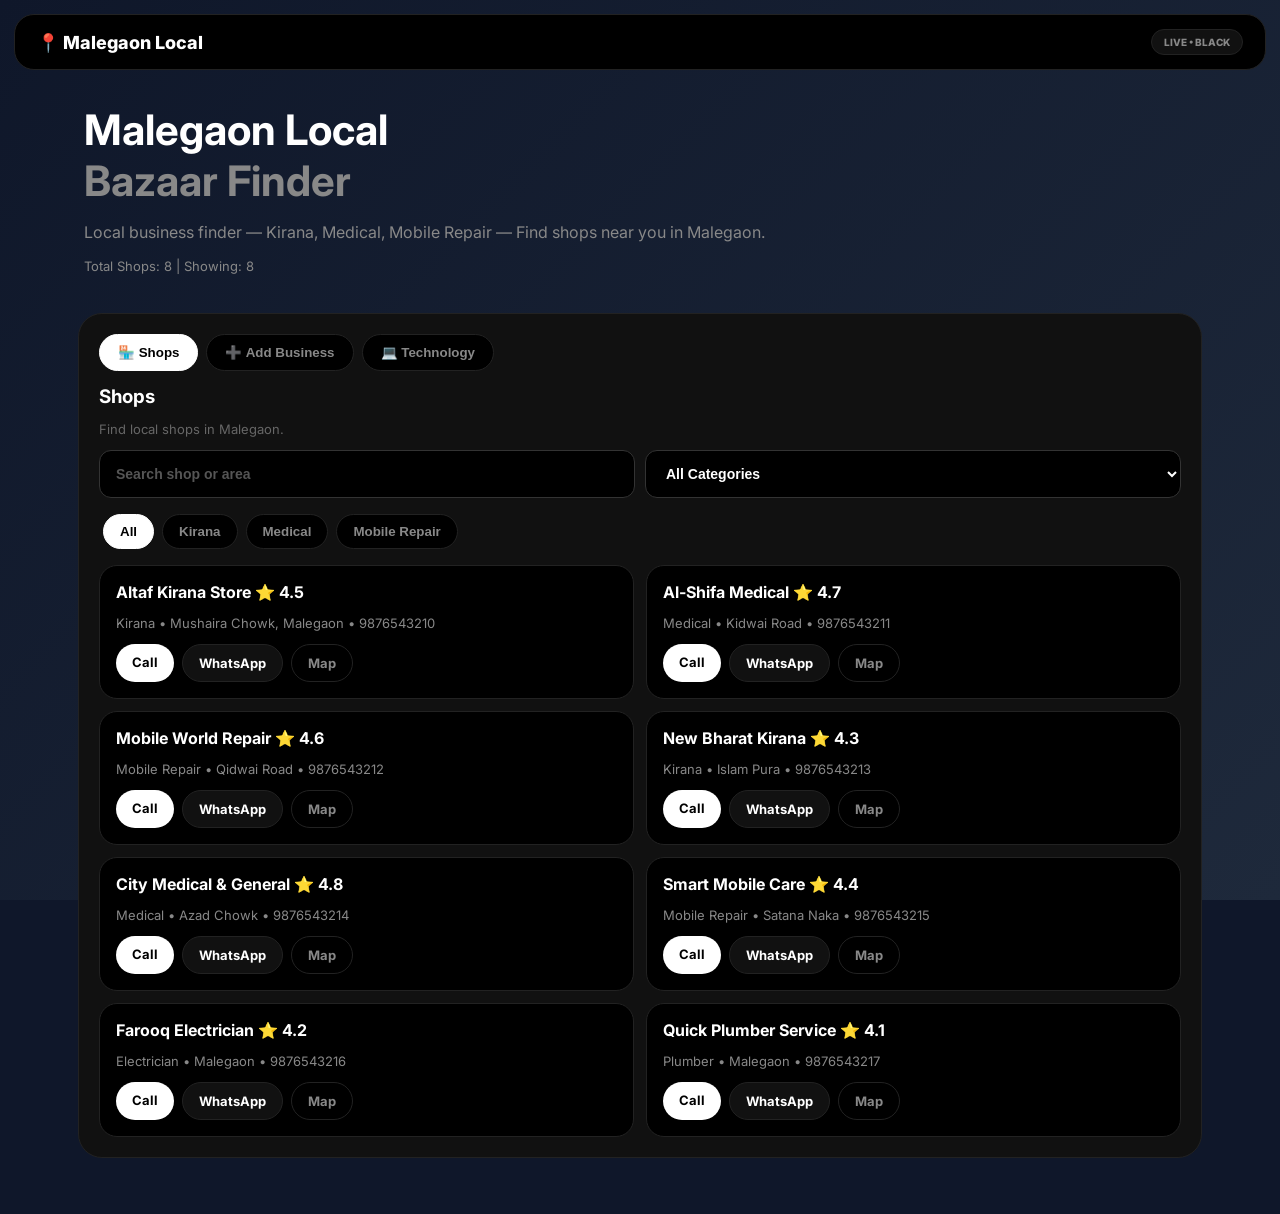
==== commit 4f3c060c: "Update styles and content for dark mode" ====
--- a/index.html
+++ b/index.html
@@ -5,69 +5,60 @@
 <title>Malegaon Local — Bazaar Finder</title>
 <style>
 @import url('https://fonts.googleapis.com/css2?family=Inter:wght@400;600;800&display=swap');
-
 *{box-sizing:border-box}
-body{margin:0;font-family:-apple-system,Inter,system-ui;background:linear-gradient(135deg,#0F172A 0%,#1E293B 50%,#0F172A 100%);min-height:100vh;color:#E2E8F0}
-.bg{position:fixed;inset:0;z-index:0;background:radial-gradient(600px 400px at 20% 20%,rgba(6,182,212,.25),transparent),radial-gradient(800px 500px at 80% 30%,rgba(139,92,246,.18),transparent),radial-gradient(600px 600px at 50% 80%,rgba(14,165,233,.15),transparent);filter:saturate(1.2)}
-.nav{position:relative;z-index:10;display:flex;justify-content:space-between;align-items:center;padding:14px 22px;margin:14px; border-radius:20px;background:rgba(15,23,42,.6);backdrop-filter:blur(30px) saturate(180%);border:1px solid rgba(255,255,255,.1);box-shadow:0 8px 32px rgba(0,0,0,.3)}
-.logo{font-weight:800;font-size:18px;color:#fff}.logo span{color:#22D3EE}
-.badge{font-size:10px;padding:6px 12px;border-radius:999px;background:rgba(255,255,255,.08);backdrop-filter:blur(10px);border:1px solid rgba(255,255,255,.1);font-weight:800;color:#94A3B8}
+body{margin:0;font-family:Inter,system-ui;background:#0F172A;min-height:100vh;color:#fff}
+.bg{position:fixed;inset:0;z-index:0;background:linear-gradient(135deg,#0F172A 0%,#1E293B 100%)}
+.nav{position:relative;z-index:10;display:flex;justify-content:space-between;align-items:center;padding:14px 22px;margin:14px;border-radius:20px;background:#000;border:1px solid #222}
+.logo{font-weight:800;font-size:18px;color:#fff}.logo span{color:#fff}
+.badge{font-size:10px;padding:6px 12px;border-radius:999px;background:#111;border:1px solid #222;font-weight:800;color:#888}
 .hero{position:relative;z-index:10;max-width:1160px;margin:0 auto;padding:10px 24px}
-.hero h1{font-size:42px;line-height:.95;margin:10px 0;font-weight:800;letter-spacing:-1.5px;color:#fff}.hero h1 span{background:linear-gradient(90deg,#22D3EE,#8B5CF6);-webkit-background-clip:text;background-clip:text;color:transparent}
-.hero p{color:#94A3B8;font-weight:500;line-height:1.6}
+.hero h1{font-size:42px;margin:10px 0;color:#fff}.hero h1 span{color:#888}
+.hero p{color:#888}
 .wrap{position:relative;z-index:10;max-width:1160px;margin:0 auto;padding:0 18px 40px}
-.glass{background:rgba(255,255,255,.06);backdrop-filter:blur(30px) saturate(180%);border:1px solid rgba(255,255,255,.1);border-radius:24px;padding:20px;box-shadow:0 8px 32px rgba(0,0,0,.3),inset 0 1px 0 rgba(255,255,255,.05);margin:16px 0}
+.glass{background:#111;border:1px solid #222;border-radius:24px;padding:20px;margin:16px 0}
 .tabs{display:flex;gap:8px;flex-wrap:wrap}
-.tab{border:1px solid rgba(255,255,255,.1);background:rgba(255,255,255,.06);backdrop-filter:blur(10px);padding:10px 18px;border-radius:999px;cursor:pointer;font-weight:700;color:#94A3B8;transition:.2s}.tab:hover{background:rgba(255,255,255,.1);color:#E2E8F0}.tab.active{background:#fff;color:#0F172A;border-color:#fff;box-shadow:0 4px 20px rgba(0,0,0,.3)}
+.tab{border:1px solid #222;background:#000;padding:10px 18px;border-radius:999px;cursor:pointer;font-weight:700;color:#888}
+.tab.active{background:#fff;color:#000;border-color:#fff}
 .controls{display:flex;gap:10px;flex-wrap:wrap;margin:12px 0}
-input,select{padding:13px 16px;border:1px solid rgba(255,255,255,.1);border-radius:14px;background:rgba(255,255,255,.06);backdrop-filter:blur(10px);color:#E2E8F0;font-size:14px;font-weight:600;flex:1;min-width:160px;outline:none}.input-label{font-size:11px;font-weight:800;color:#64748B;margin-bottom:6px;letter-spacing:.5px;display:block;text-transform:uppercase}
-input:focus,select:focus{border-color:rgba(255,255,255,.2);background:rgba(255,255,255,.1)}
-input::placeholder{color:#475569}
-.chip{padding:9px 16px;border-radius:999px;background:rgba(255,255,255,.06);backdrop-filter:blur(10px);border:1px solid rgba(255,255,255,.1);margin:4px;cursor:pointer;font-weight:700;color:#94A3B8;transition:.2s}.chip.on{background:#fff;color:#0F172A;border-color:#fff}
+input,select{padding:14px 16px;border:1px solid #333;border-radius:12px;background:#000;color:#fff;font-size:14px;font-weight:600;flex:1;min-width:160px;outline:none}
+.input-label{font-size:11px;font-weight:800;color:#fff;margin-bottom:6px;display:block}
+input::placeholder{color:#555}
+.chip{padding:9px 16px;border-radius:999px;background:#000;border:1px solid #222;margin:4px;cursor:pointer;font-weight:700;color:#888}
+.chip.on{background:#fff;color:#000;border-color:#fff}
 .grid{display:grid;grid-template-columns:1fr 1fr;gap:12px}
-.shop{
-  background:rgba(255,255,255,.08);
-  backdrop-filter:blur(30px) saturate(180%);
-  -webkit-backdrop-filter:blur(30px) saturate(180%);
-  border:1px solid rgba(255,255,255,.12);
-  border-radius:18px;
-  padding:16px;
-  transition:.25s;
-  box-shadow:0 8px 32px rgba(0,0,0,.3),inset 0 1px 0 rgba(255,255,255,.05)
-}
-.shop:hover{transform:translateY(-3px);background:rgba(255,255,255,.12);box-shadow:0 16px 40px rgba(0,0,0,.4),inset 0 1px 0 rgba(255,255,255,.1)}
-.shop b{font-size:15px;font-weight:800;color:#fff}.shop p{color:#94A3B8;font-size:13px;margin:6px 0;font-weight:500}
-.btn{padding:10px 16px;border-radius:999px;font-weight:700;font-size:13px;border:0;cursor:pointer;text-decoration:none;display:inline-block;backdrop-filter:blur(10px);transition:.2s}.btn.call{background:#fff;color:#0F172A}.btn.wa{background:rgba(255,255,255,.1);color:#E2E8F0;border:1px solid rgba(255,255,255,.1)}.btn.map{background:rgba(255,255,255,.06);color:#94A3B8;border:1px solid rgba(255,255,255,.08)}.btn:hover{transform:translateY(-1px)}
-.small{color:#64748B;font-size:13px;font-weight:500;line-height:1.6}
-.toast{position:fixed;bottom:20px;left:50%;transform:translateX(-50%);background:rgba(255,255,255,.9);backdrop-filter:blur(20px);color:#0F172A;padding:12px 22px;border-radius:999px;font-weight:700;display:none;z-index:99;box-shadow:0 8px 32px rgba(0,0,0,.3)}
+.shop{background:#000;border:1px solid #222;border-radius:18px;padding:16px}
+.shop b{color:#fff}.shop p{color:#888;font-size:13px}
+.btn{padding:10px 16px;border-radius:999px;font-weight:700;font-size:13px;border:0;cursor:pointer;text-decoration:none;display:inline-block}
+.btn.call{background:#fff;color:#000}.btn.wa{background:#111;color:#fff;border:1px solid #222}.btn.map{background:#000;color:#888;border:1px solid #222}
+.small{color:#666;font-size:13px}
+.toast{position:fixed;bottom:20px;left:50%;transform:translateX(-50%);background:#fff;color:#000;padding:12px 22px;border-radius:999px;font-weight:700;display:none;z-index:99}
 @media(max-width:700px){.grid{grid-template-columns:1fr}.hero h1{font-size:32px}}
-
 </style>
 </head>
 <body>
 <div class="bg"></div>
-<div class="nav"><div class="logo">📍 Malegaon <span>Local</span></div><div class="badge">LIVE • VERIFIED</div></div>
-<div class="hero"><h1>Malegaon Local<br><span>Bazaar Finder</span></h1><p>Local business finder — Kirana, Medical, Mobile Repair — Find shops near you in Malegaon.</p><p class="small" id="totalCount" style="color:rgba(255,255,255,.9)">Total Shops: 8</p></div>
+<div class="nav"><div class="logo">📍 Malegaon <span>Local</span></div><div class="badge">LIVE • BLACK</div></div>
+<div class="hero"><h1>Malegaon Local<br><span>Bazaar Finder</span></h1><p>Local business finder — Kirana, Medical, Mobile Repair — Find shops near you in Malegaon.</p><p class="small" id="totalCount" style="color:#888">Total Shops: 8</p></div>
 <div class="wrap">
 <div class="glass">
 <div class="tabs"><button class="tab active" id="tabShops" type="button">🏪 Shops</button><button class="tab" id="tabBusiness" type="button">➕ Add Business</button><button class="tab" id="tabTech" type="button">💻 Technology</button></div>
 <div id="panel-shops" style="margin-top:14px">
-<h3 style="margin:0;font-weight:800">Shops</h3><p class="small">Find local shops in Malegaon — Search by name or area.</p>
+<h3 style="margin:0;color:#fff">Shops</h3><p class="small">Find local shops in Malegaon.</p>
 <div class="controls"><input id="searchInput" placeholder="Search shop or area"><select id="catSelect"><option value="All">All Categories</option><option>Kirana</option><option>Medical</option><option>Mobile Repair</option><option>Electrician</option><option>Plumber</option></select></div>
 <div id="chipBox"><button class="chip on" data-cat="All" type="button">All</button><button class="chip" data-cat="Kirana" type="button">Kirana</button><button class="chip" data-cat="Medical" type="button">Medical</button><button class="chip" data-cat="Mobile Repair" type="button">Mobile Repair</button></div>
 <div class="grid" id="shopList" style="margin-top:12px"></div>
 </div>
 <div id="panel-business" style="display:none;margin-top:14px">
-<h3 style="margin:0;font-weight:800">Add Business</h3><p class="small">Add your shop to Malegaon Local directory.</p>
+<h3 style="margin:0;color:#fff">Add Business</h3><p class="small">Add your shop to Malegaon Local directory.</p>
 <div style="display:grid;grid-template-columns:1fr 1fr;gap:14px;margin-top:14px">
-<div><label class="input-label">Business Name *</label><input id="bName" placeholder="e.g. Altaf Kirana Store" style="width:100%"></div>
-<div><label class="input-label">Category *</label><select id="bCat" style="width:100%"><option value="">Select Category</option><option>Kirana</option><option>Medical</option><option>Mobile Repair</option><option>Electrician</option><option>Plumber</option><option>Tailor</option><option>Restaurants</option></select></div>
-<div><label class="input-label">Phone Number *</label><input id="bPhone" placeholder="e.g. 9876543210" style="width:100%"></div>
-<div><label class="input-label">Area / Location *</label><input id="bArea" placeholder="e.g. Mushaira Chowk, Malegaon" style="width:100%"></div>
+<div><label class="input-label">BUSINESS NAME *</label><input id="bName" placeholder="e.g. Altaf Kirana Store" style="width:100%"></div>
+<div><label class="input-label">CATEGORY *</label><select id="bCat" style="width:100%"><option value="">Select Category</option><option>Kirana</option><option>Medical</option><option>Mobile Repair</option><option>Electrician</option><option>Plumber</option><option>Tailor</option><option>Restaurants</option></select></div>
+<div><label class="input-label">PHONE NUMBER *</label><input id="bPhone" placeholder="e.g. 9876543210" style="width:100%"></div>
+<div><label class="input-label">AREA / LOCATION *</label><input id="bArea" placeholder="e.g. Mushaira Chowk, Malegaon" style="width:100%"></div>
 </div>
-<div class="controls" style="margin-top:18px"><button class="btn call" id="addBtn" type="button" style="padding:13px 26px">➕ Add Business</button><span id="addMsg" style="font-size:13px;font-weight:700;margin-left:10px;color:#1D1D1F"></span></div>
+<div class="controls" style="margin-top:18px"><button class="btn call" id="addBtn" type="button" style="padding:13px 26px">➕ Add Business</button><span id="addMsg" style="font-size:13px;font-weight:700;margin-left:10px;color:#fff"></span></div>
 </div>
-<div id="panel-tech" style="display:none;margin-top:14px"><h3 style="margin:0;font-weight:800">About</h3><p class="small">Malegaon Local — Built with Firebase, Glass UI, and local data.<br>• Fast search<br>• Category filter<br>• Call, WhatsApp, Map in one click<br>• Add your own business</p></div>
+<div id="panel-tech" style="display:none;margin-top:14px"><h3 style="margin:0;color:#fff">About</h3><p class="small">Malegaon Local — Built with Firebase, Black UI, and local data.</p></div>
 </div>
 </div>
 <div class="toast" id="toast">Done</div>
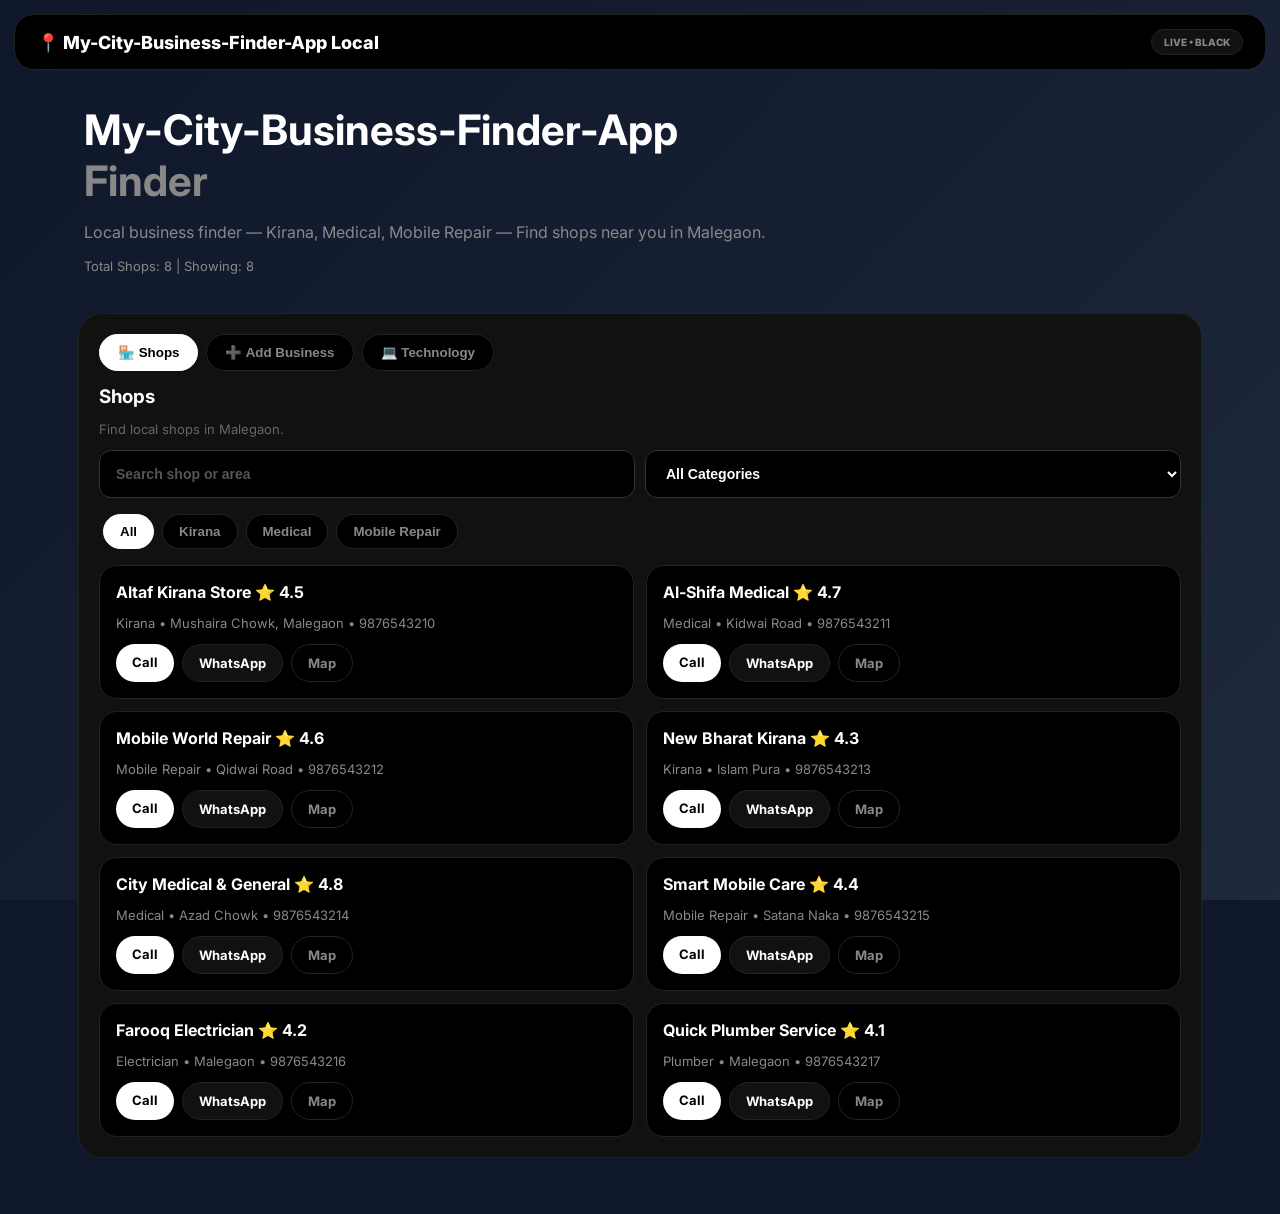
==== commit a3b7963c: "Rename app title and update hero section" ====
--- a/index.html
+++ b/index.html
@@ -2,7 +2,7 @@
 <html lang="en">
 <head>
 <meta charset="utf-8"><meta name="viewport" content="width=device-width,initial-scale=1">
-<title>Malegaon Local — Bazaar Finder</title>
+<title>My-City-Business-Finder-App</title>
 <style>
 @import url('https://fonts.googleapis.com/css2?family=Inter:wght@400;600;800&display=swap');
 *{box-sizing:border-box}
@@ -37,8 +37,8 @@
 </head>
 <body>
 <div class="bg"></div>
-<div class="nav"><div class="logo">📍 Malegaon <span>Local</span></div><div class="badge">LIVE • BLACK</div></div>
-<div class="hero"><h1>Malegaon Local<br><span>Bazaar Finder</span></h1><p>Local business finder — Kirana, Medical, Mobile Repair — Find shops near you in Malegaon.</p><p class="small" id="totalCount" style="color:#888">Total Shops: 8</p></div>
+<div class="nav"><div class="logo">📍 My-City-Business-Finder-App <span>Local</span></div><div class="badge">LIVE • BLACK</div></div>
+<div class="hero"><h1>My-City-Business-Finder-App<br><span>Finder</span></h1><p>Local business finder — Kirana, Medical, Mobile Repair — Find shops near you in Malegaon.</p><p class="small" id="totalCount" style="color:#888">Total Shops: 8</p></div>
 <div class="wrap">
 <div class="glass">
 <div class="tabs"><button class="tab active" id="tabShops" type="button">🏪 Shops</button><button class="tab" id="tabBusiness" type="button">➕ Add Business</button><button class="tab" id="tabTech" type="button">💻 Technology</button></div>
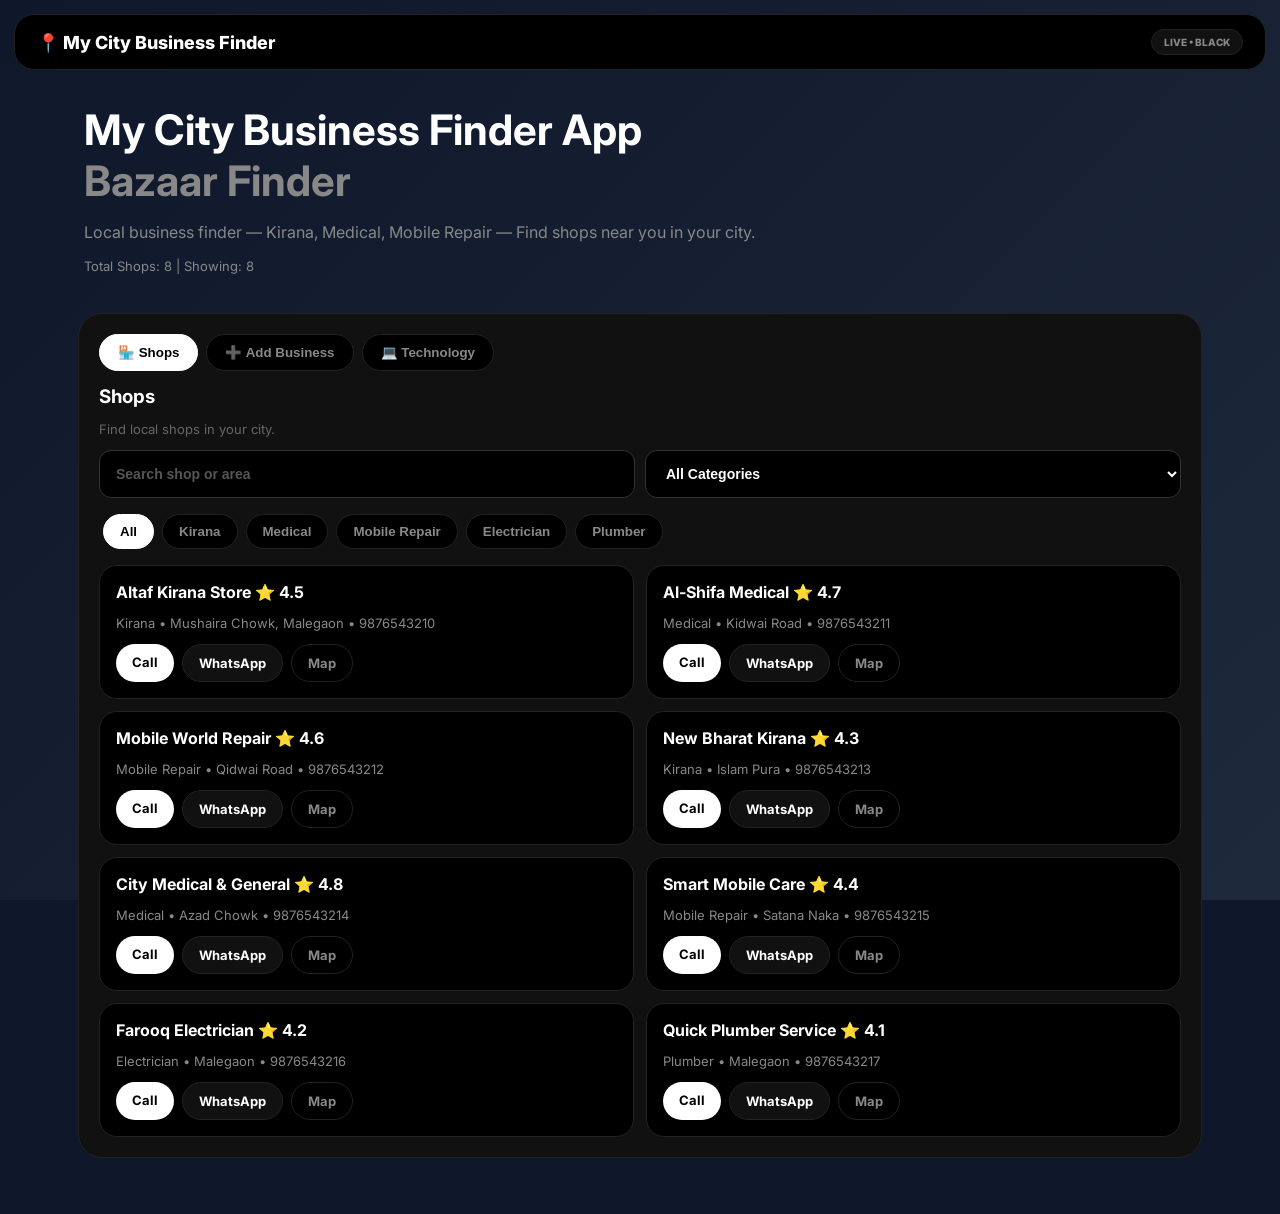
==== commit e0786a43: "Update index.html" ====
--- a/index.html
+++ b/index.html
@@ -1,8 +1,29 @@
 <!DOCTYPE html>
 <html lang="en">
-<head>
+<head><style>
+@font-face {
+  font-family: "Optimistic";
+  font-style: normal;
+  font-weight: 400 600;
+  font-display: swap;
+  src: url("/fonts/OptimisticAI_VF_Optimized.woff2") format("woff2");
+}
+@font-face {
+  font-family: "Optimistic Mono";
+  font-style: normal;
+  font-weight: 400;
+  font-display: swap;
+  src: url("/fonts/OptimisticMono_W_TextRegular.woff2") format("woff2");
+}
+:where(html) {
+  font-family: "Optimistic", system-ui, sans-serif;
+}
+:where(code, pre, kbd, samp) {
+  font-family: "Optimistic Mono", ui-monospace, monospace;
+}
+</style>
 <meta charset="utf-8"><meta name="viewport" content="width=device-width,initial-scale=1">
-<title>My-City-Business-Finder-App</title>
+<title>My City Business Finder App — Local Business Finder</title>
 <style>
 @import url('https://fonts.googleapis.com/css2?family=Inter:wght@400;600;800&display=swap');
 *{box-sizing:border-box}
@@ -37,19 +58,19 @@
 </head>
 <body>
 <div class="bg"></div>
-<div class="nav"><div class="logo">📍 My-City-Business-Finder-App <span>Local</span></div><div class="badge">LIVE • BLACK</div></div>
-<div class="hero"><h1>My-City-Business-Finder-App<br><span>Finder</span></h1><p>Local business finder — Kirana, Medical, Mobile Repair — Find shops near you in Malegaon.</p><p class="small" id="totalCount" style="color:#888">Total Shops: 8</p></div>
+<div class="nav"><div class="logo">📍 My City <span>Business Finder</span></div><div class="badge">LIVE • BLACK</div></div>
+<div class="hero"><h1>My City Business Finder App<br><span>Bazaar Finder</span></h1><p>Local business finder — Kirana, Medical, Mobile Repair — Find shops near you in your city.</p><p class="small" id="totalCount" style="color:#888">Total Shops: 8</p></div>
 <div class="wrap">
 <div class="glass">
 <div class="tabs"><button class="tab active" id="tabShops" type="button">🏪 Shops</button><button class="tab" id="tabBusiness" type="button">➕ Add Business</button><button class="tab" id="tabTech" type="button">💻 Technology</button></div>
 <div id="panel-shops" style="margin-top:14px">
-<h3 style="margin:0;color:#fff">Shops</h3><p class="small">Find local shops in Malegaon.</p>
+<h3 style="margin:0;color:#fff">Shops</h3><p class="small">Find local shops in your city.</p>
 <div class="controls"><input id="searchInput" placeholder="Search shop or area"><select id="catSelect"><option value="All">All Categories</option><option>Kirana</option><option>Medical</option><option>Mobile Repair</option><option>Electrician</option><option>Plumber</option></select></div>
-<div id="chipBox"><button class="chip on" data-cat="All" type="button">All</button><button class="chip" data-cat="Kirana" type="button">Kirana</button><button class="chip" data-cat="Medical" type="button">Medical</button><button class="chip" data-cat="Mobile Repair" type="button">Mobile Repair</button></div>
+<div id="chipBox"><button class="chip on" data-cat="All" type="button">All</button><button class="chip" data-cat="Kirana" type="button">Kirana</button><button class="chip" data-cat="Medical" type="button">Medical</button><button class="chip" data-cat="Mobile Repair" type="button">Mobile Repair</button><button class="chip" data-cat="Electrician" type="button">Electrician</button><button class="chip" data-cat="Plumber" type="button">Plumber</button></div>
 <div class="grid" id="shopList" style="margin-top:12px"></div>
 </div>
 <div id="panel-business" style="display:none;margin-top:14px">
-<h3 style="margin:0;color:#fff">Add Business</h3><p class="small">Add your shop to Malegaon Local directory.</p>
+<h3 style="margin:0;color:#fff">Add Business</h3><p class="small">Add your business to My City Business Finder App directory.</p>
 <div style="display:grid;grid-template-columns:1fr 1fr;gap:14px;margin-top:14px">
 <div><label class="input-label">BUSINESS NAME *</label><input id="bName" placeholder="e.g. Altaf Kirana Store" style="width:100%"></div>
 <div><label class="input-label">CATEGORY *</label><select id="bCat" style="width:100%"><option value="">Select Category</option><option>Kirana</option><option>Medical</option><option>Mobile Repair</option><option>Electrician</option><option>Plumber</option><option>Tailor</option><option>Restaurants</option></select></div>
@@ -58,7 +79,7 @@
 </div>
 <div class="controls" style="margin-top:18px"><button class="btn call" id="addBtn" type="button" style="padding:13px 26px">➕ Add Business</button><span id="addMsg" style="font-size:13px;font-weight:700;margin-left:10px;color:#fff"></span></div>
 </div>
-<div id="panel-tech" style="display:none;margin-top:14px"><h3 style="margin:0;color:#fff">About</h3><p class="small">Malegaon Local — Built with Firebase, Black UI, and local data.</p></div>
+<div id="panel-tech" style="display:none;margin-top:14px"><h3 style="margin:0;color:#fff">About</h3><p class="small">My City Business Finder App — Built with HTML, CSS, JavaScript — Black Premium UI, and local data.</p></div>
 </div>
 </div>
 <div class="toast" id="toast">Done</div>
@@ -97,8 +118,8 @@
 document.getElementById("tabBusiness").addEventListener("click",function(){switchTab("business")});
 document.getElementById("tabTech").addEventListener("click",function(){switchTab("tech")});
 document.getElementById("searchInput").addEventListener("input",render);
-document.getElementById("catSelect").addEventListener("change",render);
-document.querySelectorAll("#chipBox .chip").forEach(function(ch){ch.addEventListener("click",function(){curCat=ch.getAttribute("data-cat");document.querySelectorAll("#chipBox .chip").forEach(function(c){c.classList.remove("on")});ch.classList.add("on");render();})});
+document.getElementById("catSelect").addEventListener("change",function(){curCat=this.value;document.querySelectorAll("#chipBox .chip").forEach(function(c){c.classList.toggle("on",c.getAttribute("data-cat")===curCat)});render();});
+document.querySelectorAll("#chipBox .chip").forEach(function(ch){ch.addEventListener("click",function(){curCat=ch.getAttribute("data-cat");document.getElementById("catSelect").value=curCat;document.querySelectorAll("#chipBox .chip").forEach(function(c){c.classList.remove("on")});ch.classList.add("on");render();})});
 document.getElementById("addBtn").addEventListener("click",function(){
  var name=document.getElementById("bName").value.trim();
  var cat=document.getElementById("bCat").value.trim();
@@ -112,5 +133,5 @@
 render();
 })();
 </script>
-</body>
+<script>(function(){var loc=location.href.replace(/#.*$/,"");var ATTR_NAMES=["data-product-id","data-productid","data-product_id","product-id","productid","product_id","data-source-entity-id","source-entity-id","source_entity_id","data-product","data-metadata","data-meta"];var DATASET_KEYS=["productId","productid","product_id","sourceEntityId","sourceentityid","source_entity_id","product","metadata","meta"];function readProductId(value){if(typeof value!=="string"||value.length===0)return null;if(/^[0-9]{6,}$/.test(value))return value;var match=value.match(/(?:product(?:_|-)?id|source(?:_|-)?entity(?:_|-)?id)["'=:\s]+([0-9]{6,})/i);return match?match[1]:null}function extractProductId(start){for(var node=start;node&&node!==document.body;node=node.parentElement){for(var i=0;i<ATTR_NAMES.length;i++){var attrValue=node.getAttribute&&node.getAttribute(ATTR_NAMES[i]);var attrProductId=readProductId(attrValue);if(attrProductId)return attrProductId}var dataset=node.dataset||null;if(dataset){for(var j=0;j<DATASET_KEYS.length;j++){var dataValue=dataset[DATASET_KEYS[j]];var dataProductId=readProductId(dataValue);if(dataProductId)return dataProductId}}}return null}function isInlineMediaSlotElement(node){return !!(node&&node.getAttribute&&node.getAttribute("data-clippy-inline-media-slot")!==null)}function findInlineMediaSlot(start){for(var node=start;node&&node!==document.body;node=node.parentElement){if(isInlineMediaSlotElement(node))return node}return null}function readInlineMediaUrl(node){if(!node)return null;return node.getAttribute&&((node.getAttribute("data-clippy-inline-media-url")||node.getAttribute("data-url")||node.getAttribute("data_url")))||node.href||null}function stripHash(url){return String(url).replace(/#.*$/,"")}function urlsMatch(a,b){if(!a||!b)return false;try{return stripHash(new URL(a,loc).href)===stripHash(new URL(b,loc).href)}catch(_){return stripHash(a)===stripHash(b)}}function isFirstPartyReelUrl(value){try{var url=new URL(value,loc);if(url.protocol!=="https:")return false;var host=url.hostname.toLowerCase();var supported=host==="instagram.com"||host.endsWith(".instagram.com")||host==="facebook.com"||host.endsWith(".facebook.com");return supported&&/\/reels?\//i.test(url.pathname)}catch(_){return false}}function isInlineMediaUrlClick(node,href){var slot=findInlineMediaSlot(node);if(!slot)return false;var slotUrl=readInlineMediaUrl(slot);if(slotUrl)return urlsMatch(href,slotUrl);return isFirstPartyReelUrl(href)}function findDataHref(start){for(var node=start;node&&node!==document.body;node=node.parentElement){if(node.getAttribute){var href=node.getAttribute("data-href")||node.getAttribute("data-url");if(href)return{href:href,node:node}}}return null}var nativeOpen=window.open;window.open=function(url){if(parent!==window&&typeof url==="string"&&/^https?:\/\//.test(url)){parent.postMessage({type:"ecto:usercontent-link-click",href:url},"*");return null}return nativeOpen?nativeOpen.apply(window,arguments):null};document.addEventListener("click",function(e){var target=e.target instanceof Element?e.target:null;if(!target)return;if(parent===window)return;var a=target.closest?target.closest("a[href]"):null;if(a&&a.href&&/^https?:\/\//.test(a.href)&&a.href.replace(/#.*$/,"")!==loc){if(isInlineMediaUrlClick(a,a.href))return;var productId=extractProductId(target)||extractProductId(a);if(productId){e.preventDefault();parent.postMessage({type:"ecto-artifact-link-click",productId:productId},"*");return}e.preventDefault();parent.postMessage({type:"ecto:usercontent-link-click",href:a.href},"*");return}var dataHref=findDataHref(target);if(dataHref&&/^https?:\/\//.test(dataHref.href)&&dataHref.href.replace(/#.*$/,"")!==loc){if(isInlineMediaUrlClick(dataHref.node,dataHref.href))return;e.preventDefault();parent.postMessage({type:"ecto:usercontent-link-click",href:dataHref.href},"*")}},true)})();</script><script>(function(){var FOCUS_TYPE="ecto:artifact-focus-request";var CLOSE_TYPE="ecto:artifact-close-request";function focusArtifactDocument(){var body=document.body;if(!body)return;try{window.focus();}catch(e){}if(!body.hasAttribute("tabindex"))body.setAttribute("tabindex","-1");try{body.focus({preventScroll:true});}catch(e){try{body.focus();}catch(e2){}}}window.addEventListener("message",function(event){if(event.source!==window.parent)return;var data=event.data;if(!data||typeof data!=="object"||data.type!==FOCUS_TYPE)return;if(document.readyState==="loading"){document.addEventListener("DOMContentLoaded",focusArtifactDocument,{once:true});return;}focusArtifactDocument();});window.addEventListener("keydown",function(event){if(event.key!=="Escape")return;window.setTimeout(function(){if(event.defaultPrevented)return;window.parent.postMessage({type:CLOSE_TYPE},"*");},0);});})();</script></body>
 </html>
